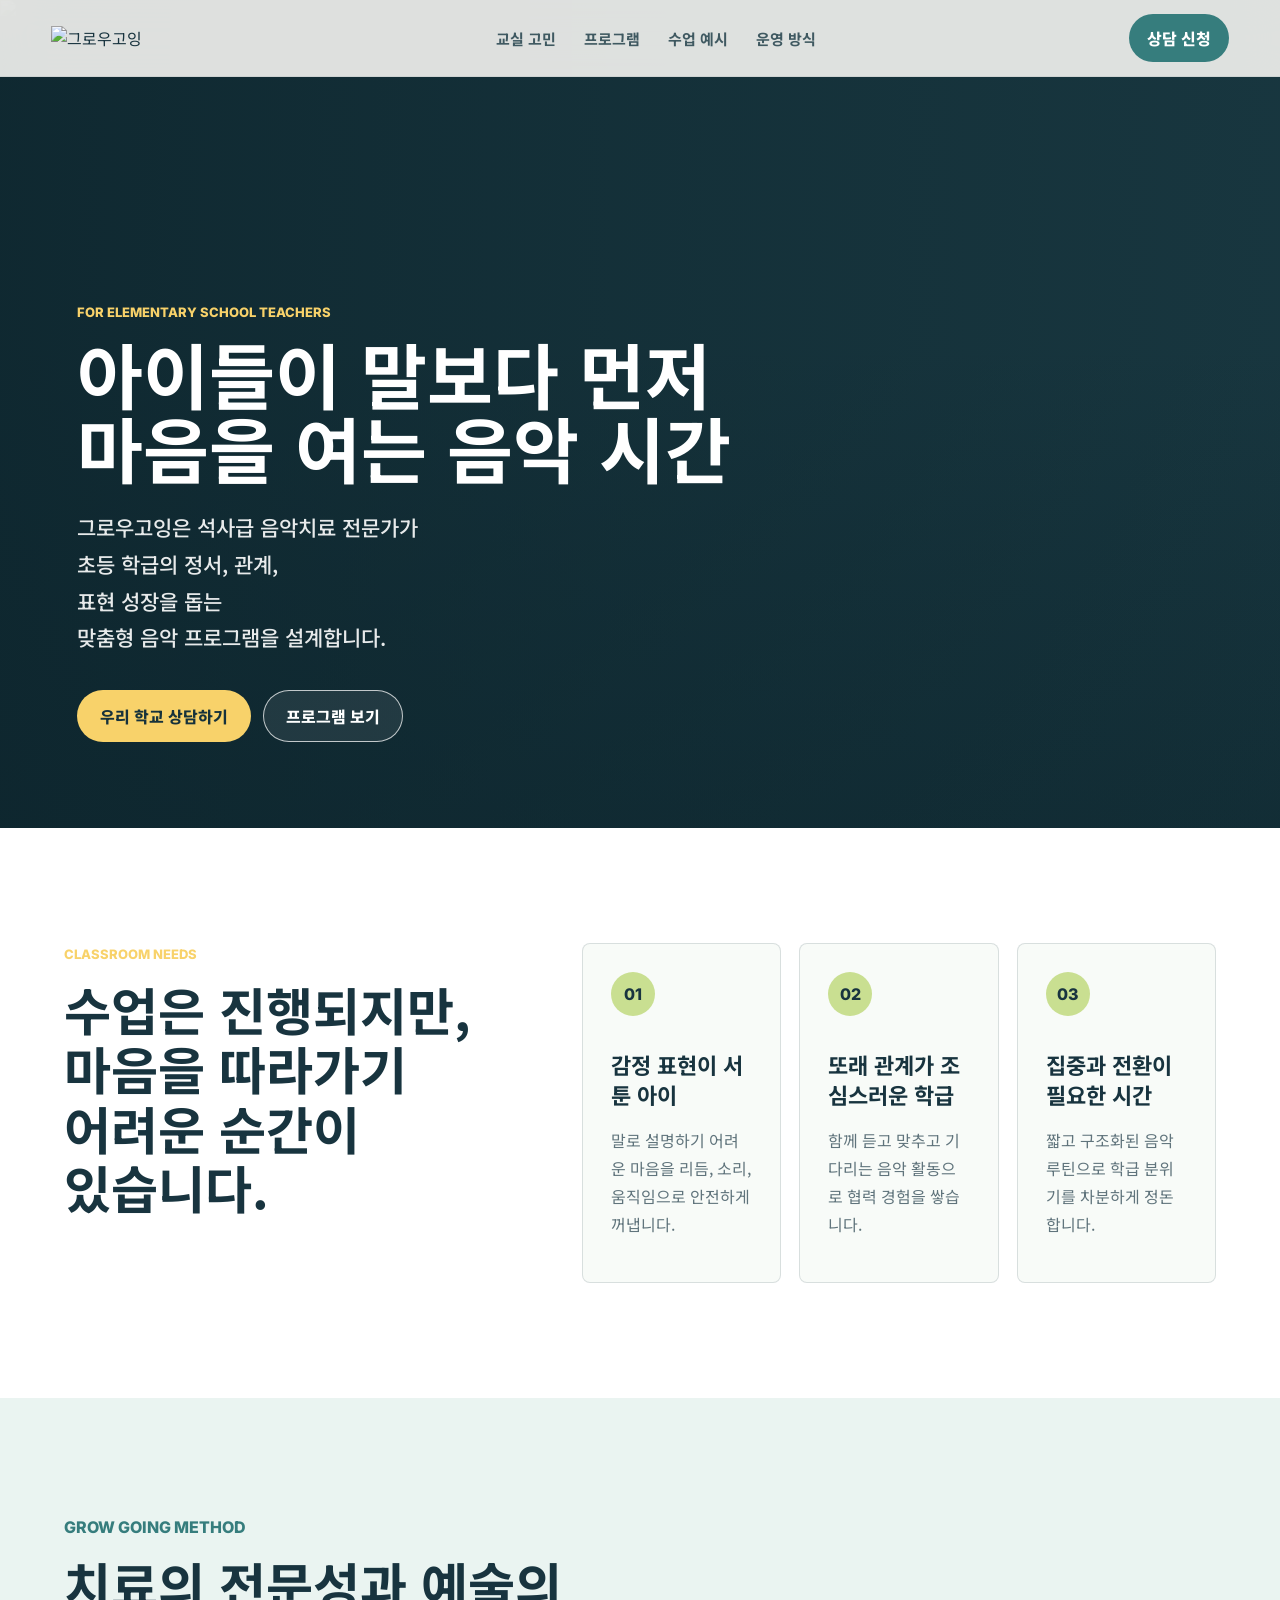
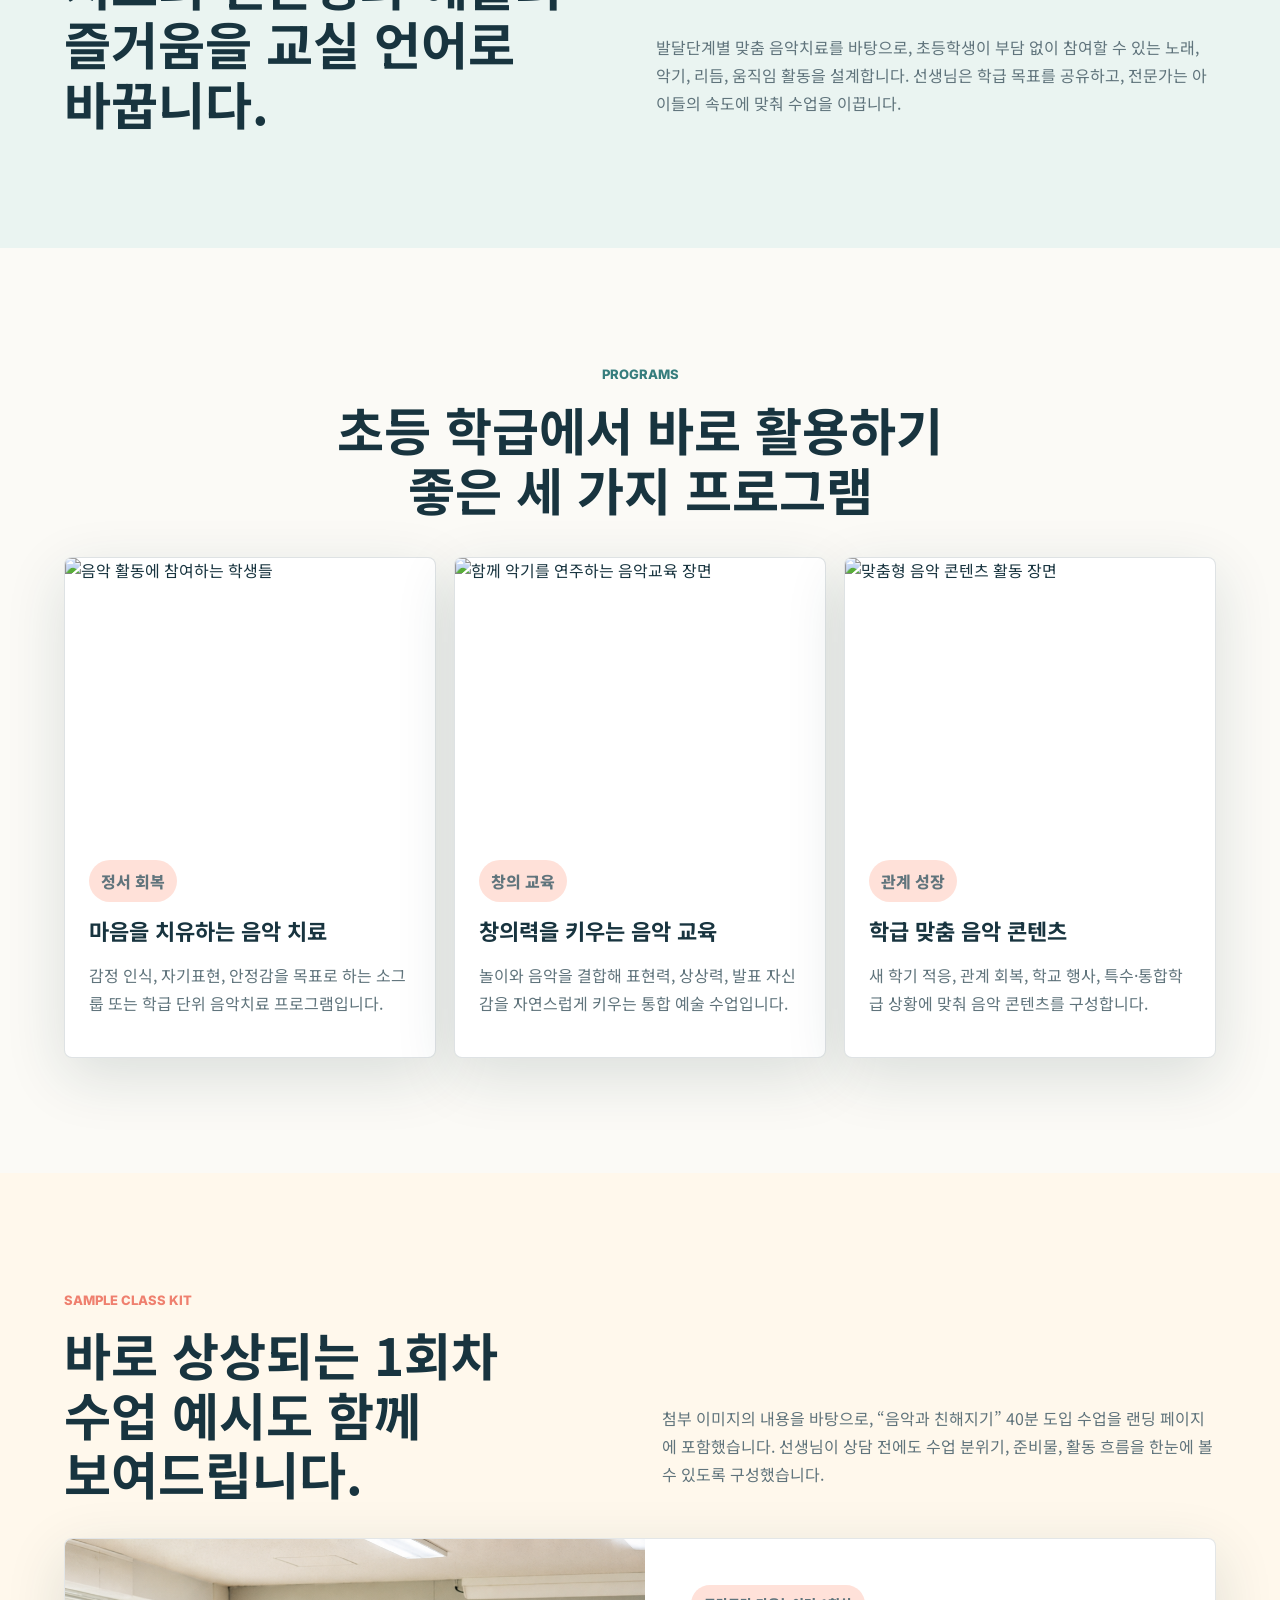
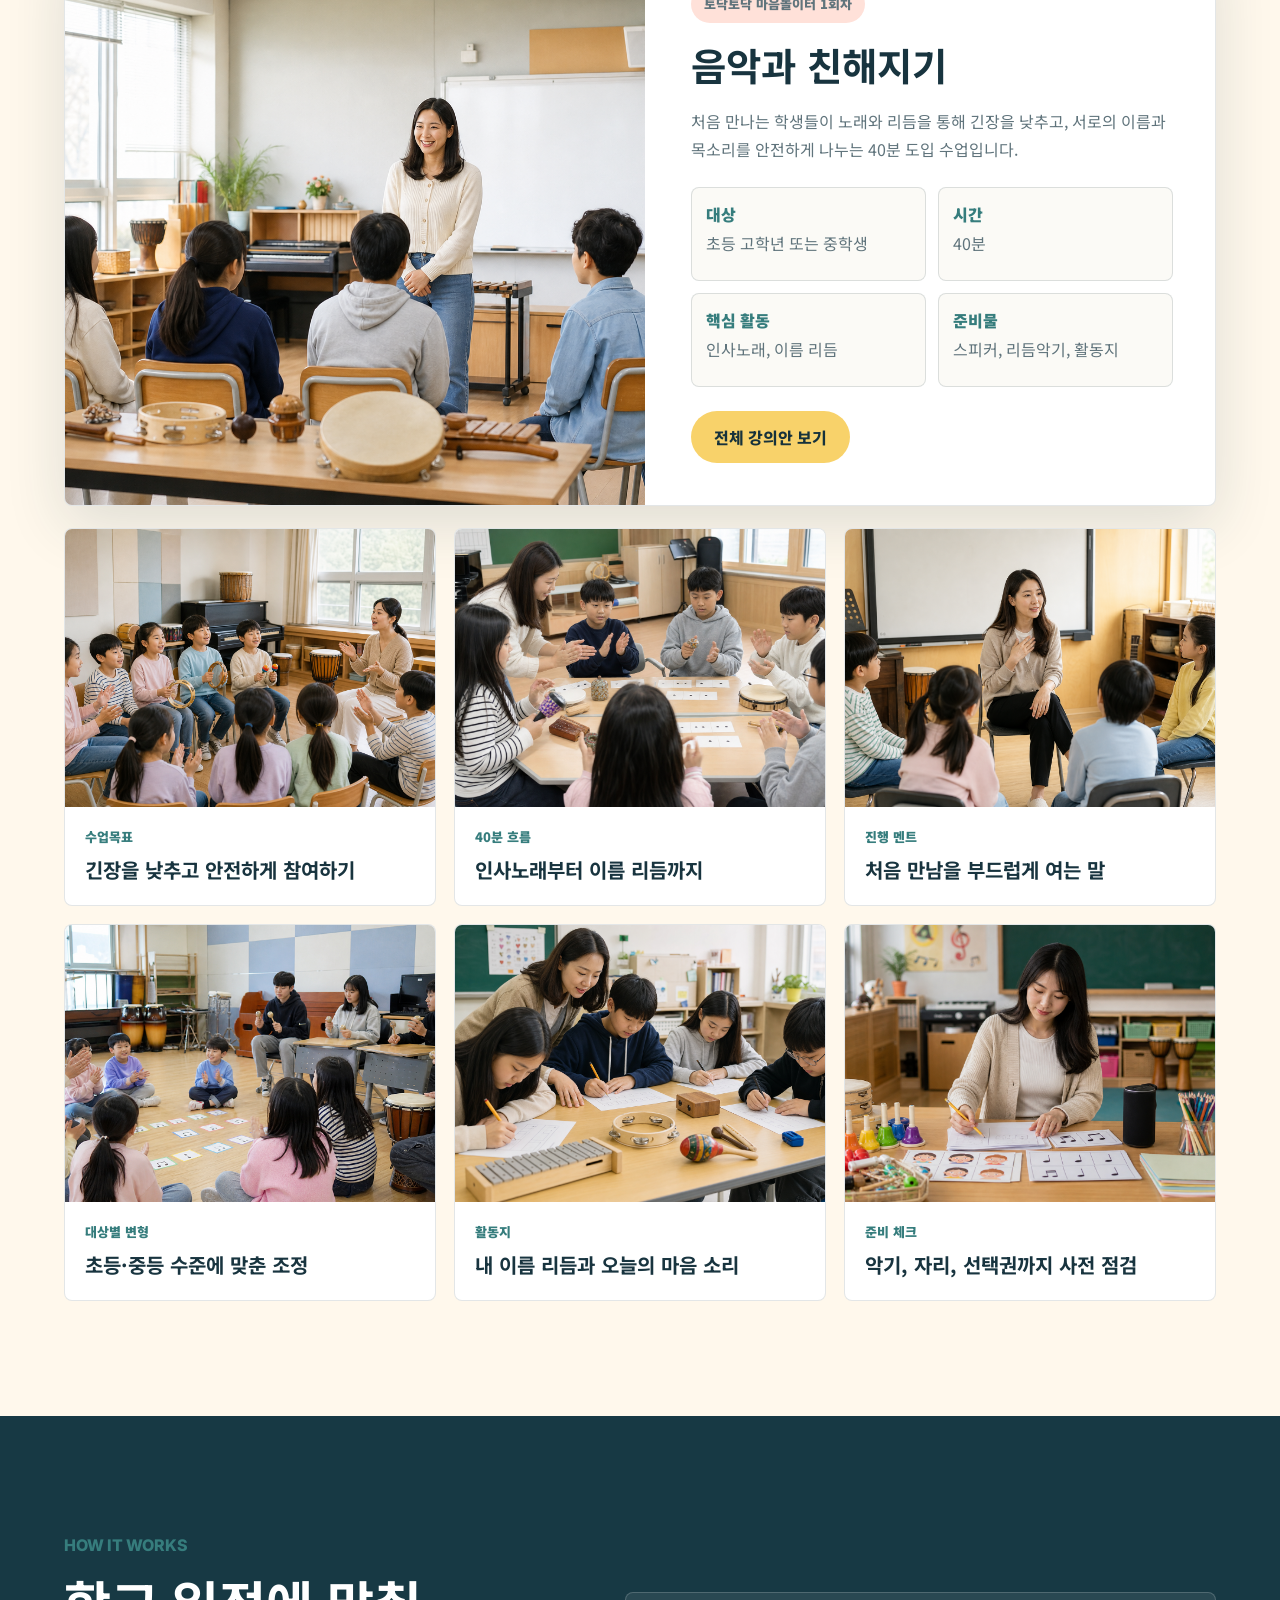
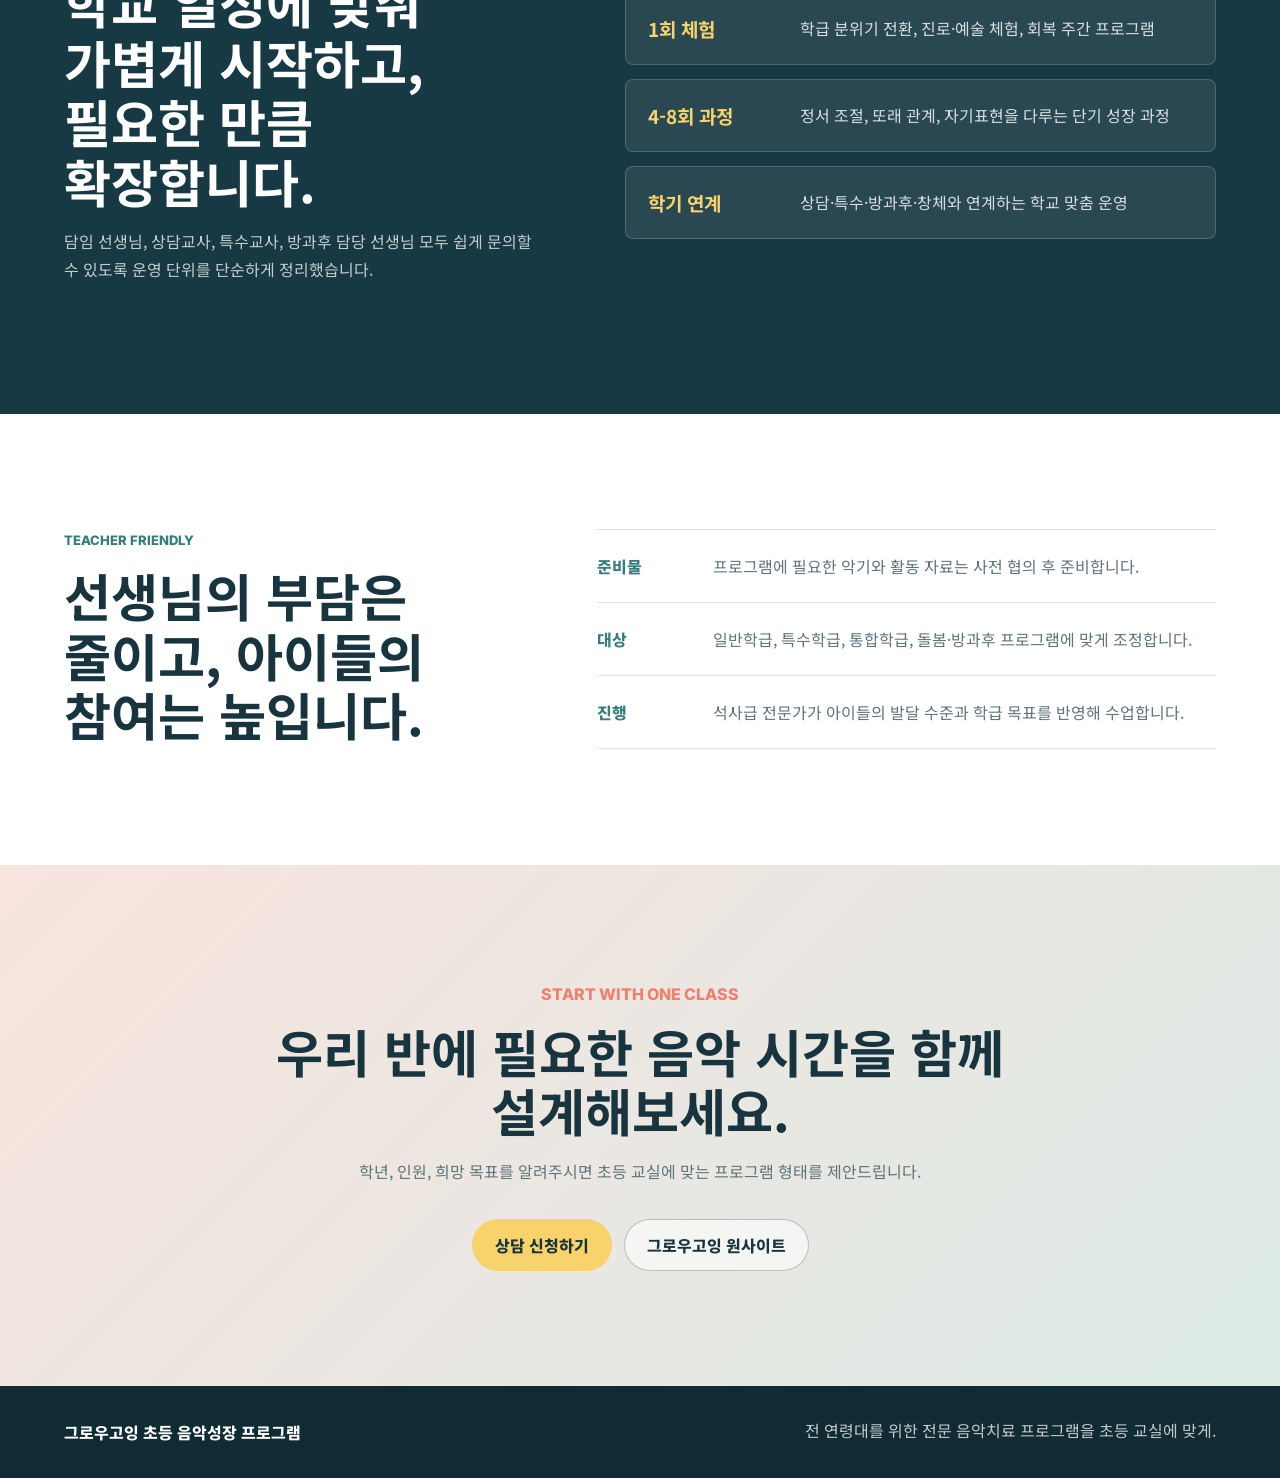
==== index.html @ 21e6885b "Build growgoing school landing page" ====
<!doctype html>
<html lang="ko">
  <head>
    <meta charset="utf-8" />
    <meta name="viewport" content="width=device-width, initial-scale=1" />
    <meta
      name="description"
      content="초등학교 선생님을 위한 그로우고잉 음악치료 기반 학급·학교 프로그램 홍보 랜딩페이지"
    />
    <meta property="og:title" content="그로우고잉 초등 음악성장 프로그램" />
    <meta
      property="og:description"
      content="정서 조절, 또래 관계, 표현력 성장을 돕는 초등 맞춤 음악치료·음악예술 프로그램"
    />
    <meta
      property="og:image"
      content="https://cdn.imweb.me/thumbnail/20250609/f1d18e03e13f1.jpg"
    />
    <title>그로우고잉 초등 음악성장 프로그램</title>
    <link rel="preconnect" href="https://cdn.imweb.me" />
    <link rel="preconnect" href="https://fonts.googleapis.com" />
    <link rel="preconnect" href="https://fonts.gstatic.com" crossorigin />
    <link
      href="https://fonts.googleapis.com/css2?family=Inter:wght@600;700;800&family=Noto+Sans+KR:wght@400;500;700;800&display=swap"
      rel="stylesheet"
    />
    <link rel="stylesheet" href="./css/style.css" />
  </head>
  <body>
    <header class="site-header" aria-label="상단 탐색">
      <a class="brand" href="#top" aria-label="그로우고잉 랜딩페이지 상단으로 이동">
        <img
          src="https://cdn.imweb.me/thumbnail/20250609/deb860540180d.png"
          alt="그로우고잉"
        />
      </a>
      <nav class="nav-links" aria-label="주요 섹션">
        <a href="#why">교실 고민</a>
        <a href="#program">프로그램</a>
        <a href="#lesson">수업 예시</a>
        <a href="#format">운영 방식</a>
      </nav>
      <a class="header-cta" href="https://growgoing.com/link.cm?menu_code=m20250609c13905eea6cbc">
        상담 신청
      </a>
    </header>

    <main id="top">
      <section class="hero" aria-labelledby="hero-title">
        <img
          class="hero-image"
          src="https://cdn.imweb.me/thumbnail/20250609/f1d18e03e13f1.jpg"
          alt="아이와 음악치료사가 손을 맞대며 활동하는 장면"
        />
        <div class="hero-shade" aria-hidden="true"></div>
        <div class="hero-content">
          <p class="eyebrow">For Elementary School Teachers</p>
          <h1 id="hero-title">아이들이 말보다 먼저<br />마음을 여는 음악 시간</h1>
          <p class="hero-copy">
            그로우고잉은 석사급 음악치료 전문가가<br />
            초등 학급의 정서, 관계,<br />
            표현 성장을 돕는<br />
            맞춤형 음악 프로그램을 설계합니다.
          </p>
          <div class="hero-actions" aria-label="주요 행동">
            <a class="button primary" href="https://growgoing.com/link.cm?menu_code=m20250609c13905eea6cbc">
              우리 학교 상담하기
            </a>
            <a class="button secondary" href="#program">프로그램 보기</a>
          </div>
        </div>
      </section>

      <section id="why" class="teacher-problem section-band" aria-labelledby="why-title">
        <div class="section-inner problem-grid">
          <div class="section-heading">
            <p class="section-kicker">Classroom Needs</p>
            <h2 id="why-title">수업은 진행되지만, 마음을 따라가기 어려운 순간이 있습니다.</h2>
          </div>
          <div class="problem-list" aria-label="초등 교실에서 자주 만나는 어려움">
            <article>
              <span>01</span>
              <h3>감정 표현이 서툰 아이</h3>
              <p>말로 설명하기 어려운 마음을 리듬, 소리, 움직임으로 안전하게 꺼냅니다.</p>
            </article>
            <article>
              <span>02</span>
              <h3>또래 관계가 조심스러운 학급</h3>
              <p>함께 듣고 맞추고 기다리는 음악 활동으로 협력 경험을 쌓습니다.</p>
            </article>
            <article>
              <span>03</span>
              <h3>집중과 전환이 필요한 시간</h3>
              <p>짧고 구조화된 음악 루틴으로 학급 분위기를 차분하게 정돈합니다.</p>
            </article>
          </div>
        </div>
      </section>

      <section class="promise section-band" aria-label="그로우고잉 핵심 가치">
        <div class="section-inner promise-grid">
          <div>
            <p class="section-kicker">Grow Going Method</p>
            <h2>치료의 전문성과 예술의 즐거움을 교실 언어로 바꿉니다.</h2>
          </div>
          <p>
            발달단계별 맞춤 음악치료를 바탕으로, 초등학생이 부담 없이 참여할 수 있는 노래,
            악기, 리듬, 움직임 활동을 설계합니다. 선생님은 학급 목표를 공유하고, 전문가는
            아이들의 속도에 맞춰 수업을 이끕니다.
          </p>
        </div>
      </section>

      <section id="program" class="program section-band" aria-labelledby="program-title">
        <div class="section-inner">
          <div class="section-heading narrow">
            <p class="section-kicker">Programs</p>
            <h2 id="program-title">초등 학급에서 바로 활용하기 좋은 세 가지 프로그램</h2>
          </div>
          <div class="program-grid">
            <article class="program-card">
              <img
                src="https://cdn.imweb.me/thumbnail/20250609/cdbad5bbce21d.jpg"
                alt="음악 활동에 참여하는 학생들"
              />
              <div>
                <p class="tag">정서 회복</p>
                <h3>마음을 치유하는 음악 치료</h3>
                <p>
                  감정 인식, 자기표현, 안정감을 목표로 하는 소그룹 또는 학급 단위 음악치료
                  프로그램입니다.
                </p>
              </div>
            </article>
            <article class="program-card">
              <img
                src="https://cdn.imweb.me/thumbnail/20250609/4ab6130f317e9.jpg"
                alt="함께 악기를 연주하는 음악교육 장면"
              />
              <div>
                <p class="tag">창의 교육</p>
                <h3>창의력을 키우는 음악 교육</h3>
                <p>
                  놀이와 음악을 결합해 표현력, 상상력, 발표 자신감을 자연스럽게 키우는
                  통합 예술 수업입니다.
                </p>
              </div>
            </article>
            <article class="program-card">
              <img
                src="https://cdn.imweb.me/thumbnail/20250609/2bb1e819facb6.jpg"
                alt="맞춤형 음악 콘텐츠 활동 장면"
              />
              <div>
                <p class="tag">관계 성장</p>
                <h3>학급 맞춤 음악 콘텐츠</h3>
                <p>
                  새 학기 적응, 관계 회복, 학교 행사, 특수·통합학급 상황에 맞춰 음악 콘텐츠를
                  구성합니다.
                </p>
              </div>
            </article>
          </div>
        </div>
      </section>

      <section id="lesson" class="lesson section-band" aria-labelledby="lesson-title">
        <div class="section-inner">
          <div class="lesson-intro">
            <div>
              <p class="section-kicker">Sample Class Kit</p>
              <h2 id="lesson-title">바로 상상되는 1회차 수업 예시도 함께 보여드립니다.</h2>
            </div>
            <p>
              첨부 이미지의 내용을 바탕으로, “음악과 친해지기” 40분 도입 수업을 랜딩 페이지에
              포함했습니다. 선생님이 상담 전에도 수업 분위기, 준비물, 활동 흐름을 한눈에 볼 수
              있도록 구성했습니다.
            </p>
          </div>

          <article class="lesson-feature">
            <img
              src="./assets/session/hero-welcome.png"
              alt="한국인 선생님과 학생들이 음악과 감정 수업을 시작하는 장면"
            />
            <div>
              <p class="session-chip">토닥토닥 마음놀이터 1회차</p>
              <h3>음악과 친해지기</h3>
              <p>
                처음 만나는 학생들이 노래와 리듬을 통해 긴장을 낮추고, 서로의 이름과 목소리를
                안전하게 나누는 40분 도입 수업입니다.
              </p>
              <dl class="lesson-meta">
                <div>
                  <dt>대상</dt>
                  <dd>초등 고학년 또는 중학생</dd>
                </div>
                <div>
                  <dt>시간</dt>
                  <dd>40분</dd>
                </div>
                <div>
                  <dt>핵심 활동</dt>
                  <dd>인사노래, 이름 리듬</dd>
                </div>
                <div>
                  <dt>준비물</dt>
                  <dd>스피커, 리듬악기, 활동지</dd>
                </div>
              </dl>
              <a class="button primary lesson-button" href="../music-emotion-session-01.html">
                전체 강의안 보기
              </a>
            </div>
          </article>

          <div class="lesson-gallery" aria-label="음악과 친해지기 수업 구성 이미지">
            <article>
              <img
                src="./assets/session/goal-greeting.png"
                alt="수업 목표를 안내하며 인사하는 음악 수업 장면"
              />
              <span>수업목표</span>
              <h3>긴장을 낮추고 안전하게 참여하기</h3>
            </article>
            <article>
              <img
                src="./assets/session/flow-name-rhythm.png"
                alt="손뼉과 리듬악기로 이름 리듬을 만드는 장면"
              />
              <span>40분 흐름</span>
              <h3>인사노래부터 이름 리듬까지</h3>
            </article>
            <article>
              <img
                src="./assets/session/script-dialogue.png"
                alt="선생님이 음악과 감정 수업 안내 멘트를 전하는 장면"
              />
              <span>진행 멘트</span>
              <h3>처음 만남을 부드럽게 여는 말</h3>
            </article>
            <article>
              <img
                src="./assets/session/level-mixed-age.png"
                alt="초등학생과 중학생이 각자 다른 방식으로 음악 활동에 참여하는 장면"
              />
              <span>대상별 변형</span>
              <h3>초등·중등 수준에 맞춘 조정</h3>
            </article>
            <article>
              <img
                src="./assets/session/worksheet-writing.png"
                alt="학생들이 음악 감정 활동지를 작성하는 장면"
              />
              <span>활동지</span>
              <h3>내 이름 리듬과 오늘의 마음 소리</h3>
            </article>
            <article>
              <img
                src="./assets/session/check-preparation.png"
                alt="선생님이 리듬악기와 활동지를 준비하는 장면"
              />
              <span>준비 체크</span>
              <h3>악기, 자리, 선택권까지 사전 점검</h3>
            </article>
          </div>
        </div>
      </section>

      <section id="format" class="format section-band" aria-labelledby="format-title">
        <div class="section-inner format-layout">
          <div>
            <p class="section-kicker">How It Works</p>
            <h2 id="format-title">학교 일정에 맞춰 가볍게 시작하고, 필요한 만큼 확장합니다.</h2>
            <p>
              담임 선생님, 상담교사, 특수교사, 방과후 담당 선생님 모두 쉽게 문의할 수 있도록
              운영 단위를 단순하게 정리했습니다.
            </p>
          </div>
          <div class="format-steps" aria-label="운영 방식">
            <article>
              <strong>1회 체험</strong>
              <span>학급 분위기 전환, 진로·예술 체험, 회복 주간 프로그램</span>
            </article>
            <article>
              <strong>4-8회 과정</strong>
              <span>정서 조절, 또래 관계, 자기표현을 다루는 단기 성장 과정</span>
            </article>
            <article>
              <strong>학기 연계</strong>
              <span>상담·특수·방과후·창체와 연계하는 학교 맞춤 운영</span>
            </article>
          </div>
        </div>
      </section>

      <section class="teacher-proof section-band" aria-labelledby="proof-title">
        <div class="section-inner proof-grid">
          <div>
            <p class="section-kicker">Teacher Friendly</p>
            <h2 id="proof-title">선생님의 부담은 줄이고, 아이들의 참여는 높입니다.</h2>
          </div>
          <dl class="proof-list">
            <div>
              <dt>준비물</dt>
              <dd>프로그램에 필요한 악기와 활동 자료는 사전 협의 후 준비합니다.</dd>
            </div>
            <div>
              <dt>대상</dt>
              <dd>일반학급, 특수학급, 통합학급, 돌봄·방과후 프로그램에 맞게 조정합니다.</dd>
            </div>
            <div>
              <dt>진행</dt>
              <dd>석사급 전문가가 아이들의 발달 수준과 학급 목표를 반영해 수업합니다.</dd>
            </div>
          </dl>
        </div>
      </section>

      <section id="contact" class="final-cta" aria-labelledby="contact-title">
        <div class="final-inner">
          <p class="section-kicker">Start With One Class</p>
          <h2 id="contact-title">우리 반에 필요한 음악 시간을 함께 설계해보세요.</h2>
          <p>
            학년, 인원, 희망 목표를 알려주시면 초등 교실에 맞는 프로그램 형태를 제안드립니다.
          </p>
          <div class="hero-actions">
            <a class="button primary" href="https://growgoing.com/link.cm?menu_code=m20250609c13905eea6cbc">
              상담 신청하기
            </a>
            <a class="button secondary dark" href="https://growgoing.com/">
              그로우고잉 원사이트
            </a>
          </div>
        </div>
      </section>
    </main>

    <footer class="site-footer">
      <p>그로우고잉 초등 음악성장 프로그램</p>
      <span>전 연령대를 위한 전문 음악치료 프로그램을 초등 교실에 맞게.</span>
    </footer>

    <a class="sticky-cta" href="https://growgoing.com/link.cm?menu_code=m20250609c13905eea6cbc">
      초등 프로그램 상담 신청
    </a>

    <script src="./js/main.js"></script>
  </body>
</html>
---- css/style.css ----
:root {
  --ink: #18343f;
  --muted: #60747c;
  --paper: #fbfaf6;
  --white: #ffffff;
  --teal: #76b7b2;
  --teal-dark: #367d7d;
  --coral: #ef806f;
  --leaf: #c9df91;
  --yellow: #f8d26a;
  --line: rgba(24, 52, 63, 0.14);
  --shadow: 0 18px 60px rgba(20, 54, 65, 0.14);
}

* {
  box-sizing: border-box;
}

html {
  scroll-behavior: smooth;
}

body {
  margin: 0;
  font-family: "Noto Sans KR", system-ui, -apple-system, BlinkMacSystemFont, sans-serif;
  color: var(--ink);
  background: var(--paper);
  letter-spacing: 0;
}

img {
  display: block;
  max-width: 100%;
}

a {
  color: inherit;
  text-decoration: none;
}

.site-header {
  position: fixed;
  top: 0;
  left: 0;
  right: 0;
  z-index: 20;
  display: flex;
  align-items: center;
  justify-content: space-between;
  gap: 24px;
  min-height: 74px;
  padding: 14px clamp(18px, 4vw, 56px);
  background: rgba(251, 250, 246, 0.88);
  border-bottom: 1px solid rgba(24, 52, 63, 0.08);
  backdrop-filter: blur(18px);
}

.brand img {
  width: 132px;
  height: auto;
}

.nav-links {
  display: flex;
  align-items: center;
  gap: 28px;
  color: #3f5961;
  font-size: 15px;
  font-weight: 700;
}

.nav-links a,
.header-cta,
.button,
.sticky-cta {
  transition: transform 180ms ease, background 180ms ease, color 180ms ease, border-color 180ms ease;
}

.nav-links a:hover,
.header-cta:hover,
.button:hover,
.sticky-cta:hover {
  transform: translateY(-1px);
}

.header-cta {
  padding: 12px 18px;
  border-radius: 999px;
  color: var(--white);
  background: var(--teal-dark);
  font-weight: 800;
}

.hero {
  position: relative;
  min-height: 92vh;
  display: grid;
  align-items: end;
  overflow: hidden;
  padding: 150px clamp(22px, 6vw, 86px) 86px;
  background: #193841;
}

.hero-image {
  position: absolute;
  inset: 0;
  width: 100%;
  height: 100%;
  object-fit: cover;
}

.hero-shade {
  position: absolute;
  inset: 0;
  background:
    linear-gradient(90deg, rgba(13, 37, 45, 0.82), rgba(13, 37, 45, 0.42) 48%, rgba(13, 37, 45, 0.1)),
    linear-gradient(0deg, rgba(13, 37, 45, 0.52), transparent 58%);
}

.hero-content {
  position: relative;
  z-index: 1;
  max-width: 760px;
  color: var(--white);
}

.eyebrow,
.section-kicker {
  margin: 0 0 14px;
  font-family: Inter, "Noto Sans KR", sans-serif;
  font-size: 13px;
  font-weight: 800;
  letter-spacing: 0;
  text-transform: uppercase;
  color: var(--yellow);
}

.hero h1 {
  margin: 0;
  max-width: 900px;
  font-size: clamp(42px, 5.6vw, 76px);
  line-height: 1.03;
  letter-spacing: 0;
  word-break: keep-all;
  overflow-wrap: normal;
}

.hero-copy {
  max-width: 620px;
  margin: 24px 0 0;
  color: rgba(255, 255, 255, 0.9);
  font-size: clamp(17px, 2vw, 21px);
  line-height: 1.75;
  font-weight: 500;
}

.hero-actions {
  display: flex;
  flex-wrap: wrap;
  gap: 12px;
  margin-top: 34px;
}

.button {
  display: inline-flex;
  min-height: 52px;
  align-items: center;
  justify-content: center;
  padding: 0 22px;
  border-radius: 999px;
  font-weight: 800;
  border: 1px solid transparent;
}

.button.primary {
  color: #16323b;
  background: var(--yellow);
}

.button.secondary {
  color: var(--white);
  border-color: rgba(255, 255, 255, 0.72);
  background: rgba(255, 255, 255, 0.08);
}

.button.secondary.dark {
  color: var(--ink);
  border-color: rgba(24, 52, 63, 0.28);
  background: rgba(255, 255, 255, 0.58);
}

.section-band {
  padding: clamp(72px, 9vw, 126px) clamp(20px, 5vw, 70px);
}

.section-inner {
  width: min(1160px, 100%);
  margin: 0 auto;
}

.section-heading {
  max-width: 740px;
}

.section-heading.narrow {
  max-width: 680px;
  margin: 0 auto 38px;
  text-align: center;
}

h2 {
  margin: 0;
  font-size: clamp(30px, 4vw, 52px);
  line-height: 1.16;
  letter-spacing: 0;
  word-break: keep-all;
}

h3 {
  margin: 0;
  font-size: 22px;
  line-height: 1.35;
}

p {
  line-height: 1.75;
}

.teacher-problem {
  background: var(--white);
}

.problem-grid {
  display: grid;
  grid-template-columns: minmax(0, 0.95fr) minmax(0, 1.35fr);
  gap: clamp(36px, 6vw, 72px);
  align-items: start;
}

.problem-list,
.program-grid {
  display: grid;
  gap: 18px;
}

.problem-list {
  grid-template-columns: repeat(3, minmax(0, 1fr));
}

.problem-list article {
  min-height: 284px;
  padding: 28px;
  border: 1px solid var(--line);
  border-radius: 8px;
  background: #f8fbf8;
}

.problem-list span {
  display: inline-flex;
  width: 44px;
  height: 44px;
  align-items: center;
  justify-content: center;
  margin-bottom: 34px;
  border-radius: 50%;
  background: var(--leaf);
  font-family: Inter, sans-serif;
  font-weight: 800;
}

.problem-list p,
.program-card p,
.format-layout p,
.proof-list dd,
.final-cta p,
.promise-grid p {
  color: var(--muted);
  font-size: 16px;
}

.promise {
  background: #eaf4f1;
}

.promise-grid {
  display: grid;
  grid-template-columns: minmax(0, 0.92fr) minmax(0, 1fr);
  gap: clamp(30px, 6vw, 80px);
  align-items: end;
}

.promise .section-kicker,
.program .section-kicker,
.format .section-kicker,
.teacher-proof .section-kicker {
  color: var(--teal-dark);
}

.program {
  background: var(--paper);
}

.program-grid {
  grid-template-columns: repeat(3, minmax(0, 1fr));
}

.program-card {
  overflow: hidden;
  border-radius: 8px;
  background: var(--white);
  border: 1px solid var(--line);
  box-shadow: var(--shadow);
}

.program-card img {
  width: 100%;
  aspect-ratio: 4 / 3;
  object-fit: cover;
}

.program-card div {
  padding: 24px;
}

.lesson {
  background: #fff8ec;
}

.lesson-intro {
  display: grid;
  grid-template-columns: minmax(0, 0.95fr) minmax(0, 1fr);
  gap: clamp(30px, 6vw, 72px);
  align-items: end;
  margin-bottom: 34px;
}

.lesson .section-kicker {
  color: var(--coral);
}

.lesson-intro p,
.lesson-feature p,
.lesson-meta dd {
  color: var(--muted);
}

.lesson-feature {
  display: grid;
  grid-template-columns: minmax(0, 1.05fr) minmax(360px, 0.95fr);
  gap: clamp(24px, 4vw, 46px);
  align-items: stretch;
  overflow: hidden;
  border: 1px solid rgba(24, 52, 63, 0.12);
  border-radius: 8px;
  background: var(--white);
  box-shadow: var(--shadow);
}

.lesson-feature > img {
  width: 100%;
  height: 100%;
  min-height: 430px;
  object-fit: cover;
}

.lesson-feature > div {
  padding: clamp(28px, 4vw, 46px) clamp(24px, 4vw, 42px) clamp(28px, 4vw, 42px) 0;
}

.lesson-feature h3 {
  font-size: clamp(28px, 3vw, 42px);
  word-break: keep-all;
}

.session-chip {
  display: inline-flex;
  margin: 0 0 16px;
  padding: 8px 13px;
  border-radius: 999px;
  color: #87372e;
  background: #ffe1d9;
  font-size: 13px;
  font-weight: 900;
}

.lesson-meta {
  display: grid;
  grid-template-columns: repeat(2, minmax(0, 1fr));
  gap: 12px;
  margin: 24px 0 0;
}

.lesson-meta div {
  min-height: 94px;
  padding: 14px;
  border: 1px solid var(--line);
  border-radius: 8px;
  background: #fbfaf6;
}

.lesson-meta dt {
  margin-bottom: 5px;
  color: var(--teal-dark);
  font-weight: 900;
}

.lesson-meta dd {
  margin: 0;
  line-height: 1.55;
}

.lesson-button {
  margin-top: 24px;
}

.lesson-gallery {
  display: grid;
  grid-template-columns: repeat(3, minmax(0, 1fr));
  gap: 18px;
  margin-top: 22px;
}

.lesson-gallery article {
  overflow: hidden;
  min-height: 100%;
  border: 1px solid rgba(24, 52, 63, 0.12);
  border-radius: 8px;
  background: var(--white);
}

.lesson-gallery img {
  width: 100%;
  aspect-ratio: 4 / 3;
  object-fit: cover;
}

.lesson-gallery span {
  display: inline-flex;
  margin: 20px 20px 10px;
  color: var(--teal-dark);
  font-size: 13px;
  font-weight: 900;
}

.lesson-gallery h3 {
  margin: 0;
  padding: 0 20px 22px;
  font-size: 20px;
  word-break: keep-all;
}

.tag {
  display: inline-flex;
  margin: 0 0 14px;
  padding: 7px 12px;
  border-radius: 999px;
  color: #87372e;
  background: #ffe1d9;
  font-size: 13px;
  font-weight: 800;
}

.format {
  color: var(--white);
  background: #173944;
}

.format-layout {
  display: grid;
  grid-template-columns: minmax(0, 0.9fr) minmax(0, 1.1fr);
  gap: clamp(36px, 6vw, 84px);
  align-items: center;
}

.format-layout p {
  color: rgba(255, 255, 255, 0.74);
}

.format-steps {
  display: grid;
  gap: 14px;
}

.format-steps article {
  display: grid;
  grid-template-columns: 132px 1fr;
  gap: 20px;
  align-items: center;
  padding: 22px;
  border: 1px solid rgba(255, 255, 255, 0.18);
  border-radius: 8px;
  background: rgba(255, 255, 255, 0.08);
}

.format-steps strong {
  color: var(--yellow);
  font-size: 19px;
}

.format-steps span {
  color: rgba(255, 255, 255, 0.82);
  line-height: 1.65;
}

.teacher-proof {
  background: #fff;
}

.proof-grid {
  display: grid;
  grid-template-columns: minmax(0, 0.85fr) minmax(0, 1.15fr);
  gap: clamp(32px, 6vw, 76px);
}

.proof-list {
  display: grid;
  gap: 0;
  margin: 0;
  border-top: 1px solid var(--line);
}

.proof-list div {
  display: grid;
  grid-template-columns: 90px 1fr;
  gap: 26px;
  padding: 24px 0;
  border-bottom: 1px solid var(--line);
}

.proof-list dt {
  font-weight: 800;
  color: var(--teal-dark);
}

.proof-list dd {
  margin: 0;
}

.final-cta {
  padding: clamp(78px, 9vw, 130px) 22px;
  background:
    linear-gradient(135deg, rgba(239, 128, 111, 0.18), rgba(118, 183, 178, 0.24)),
    var(--paper);
}

.final-inner {
  width: min(860px, 100%);
  margin: 0 auto;
  text-align: center;
}

.final-inner .section-kicker {
  color: var(--coral);
}

.final-inner .hero-actions {
  justify-content: center;
}

.site-footer {
  display: flex;
  justify-content: space-between;
  gap: 20px;
  padding: 32px clamp(20px, 5vw, 70px);
  color: rgba(255, 255, 255, 0.74);
  background: #102b34;
}

.site-footer p {
  margin: 0;
  color: var(--white);
  font-weight: 800;
}

.sticky-cta {
  position: fixed;
  right: 20px;
  bottom: 20px;
  z-index: 25;
  display: none;
  min-height: 52px;
  align-items: center;
  justify-content: center;
  padding: 0 20px;
  border-radius: 999px;
  color: #16323b;
  background: var(--yellow);
  box-shadow: 0 12px 30px rgba(13, 37, 45, 0.2);
  font-weight: 900;
}

@media (max-width: 980px) {
  .nav-links {
    display: none;
  }

  .hero {
    min-height: 86vh;
  }

  .problem-grid,
  .promise-grid,
  .lesson-intro,
  .lesson-feature,
  .format-layout,
  .proof-grid {
    grid-template-columns: 1fr;
  }

  .problem-list,
  .program-grid,
  .lesson-gallery {
    grid-template-columns: 1fr;
  }

  .problem-list article {
    min-height: auto;
  }

  .format-steps article {
    grid-template-columns: 1fr;
  }

  .lesson-feature > img {
    min-height: 300px;
    aspect-ratio: 4 / 3;
  }

  .lesson-feature > div {
    padding: 0 24px 28px;
  }
}

@media (max-width: 640px) {
  .site-header {
    min-height: 66px;
    padding: 12px 16px;
  }

  .brand img {
    width: 112px;
  }

  .header-cta {
    display: none;
  }

  .hero {
    min-height: 88vh;
    padding: 118px 20px 72px;
  }

  .hero-shade {
    background:
      linear-gradient(0deg, rgba(13, 37, 45, 0.88), rgba(13, 37, 45, 0.38)),
      linear-gradient(90deg, rgba(13, 37, 45, 0.66), rgba(13, 37, 45, 0.18));
  }

  .hero h1 {
    font-size: clamp(32px, 8.6vw, 34px);
    line-height: 1.12;
  }

  .button {
    width: 100%;
  }

  .section-band {
    padding: 68px 18px;
  }

  .program-card div,
  .problem-list article {
    padding: 22px;
  }

  .lesson-meta {
    grid-template-columns: 1fr;
  }

  .site-footer {
    display: block;
    padding-bottom: 96px;
  }

  .sticky-cta {
    display: inline-flex;
    left: 16px;
    right: 16px;
    bottom: 16px;
  }
}
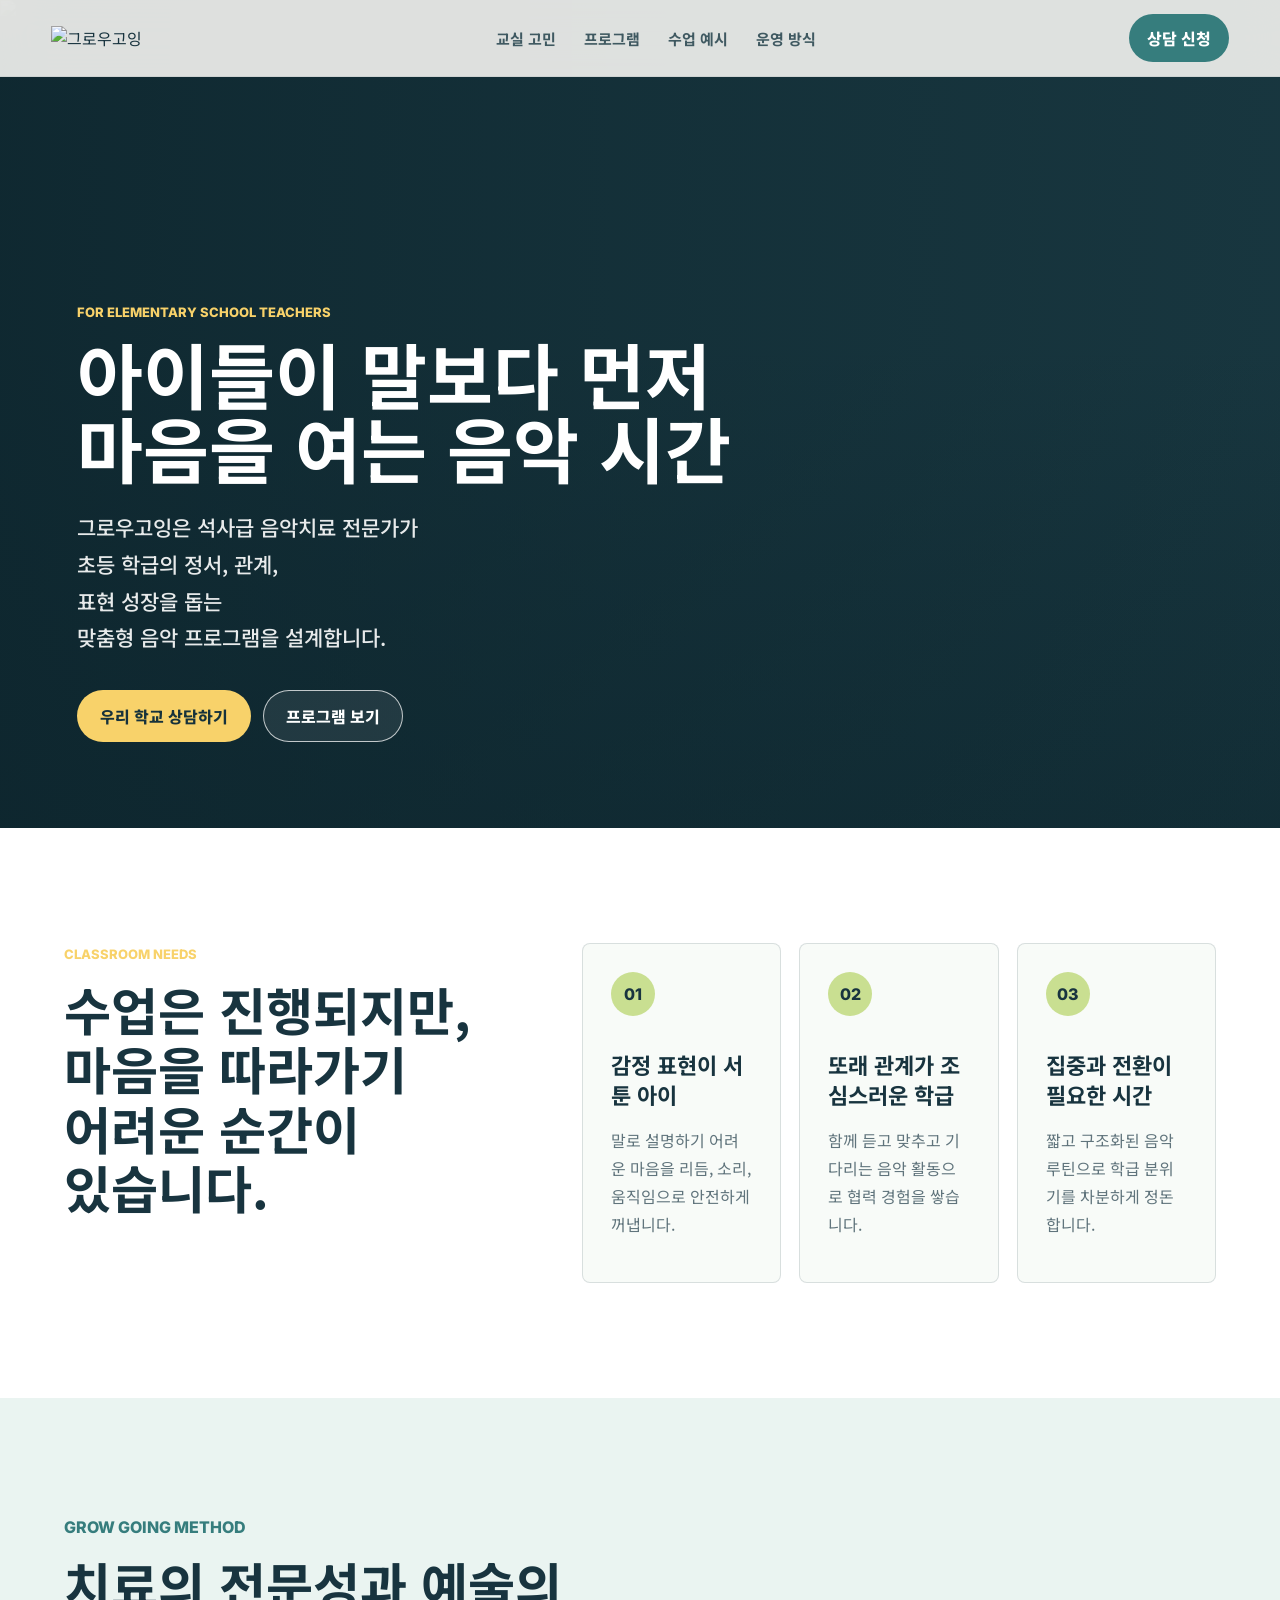
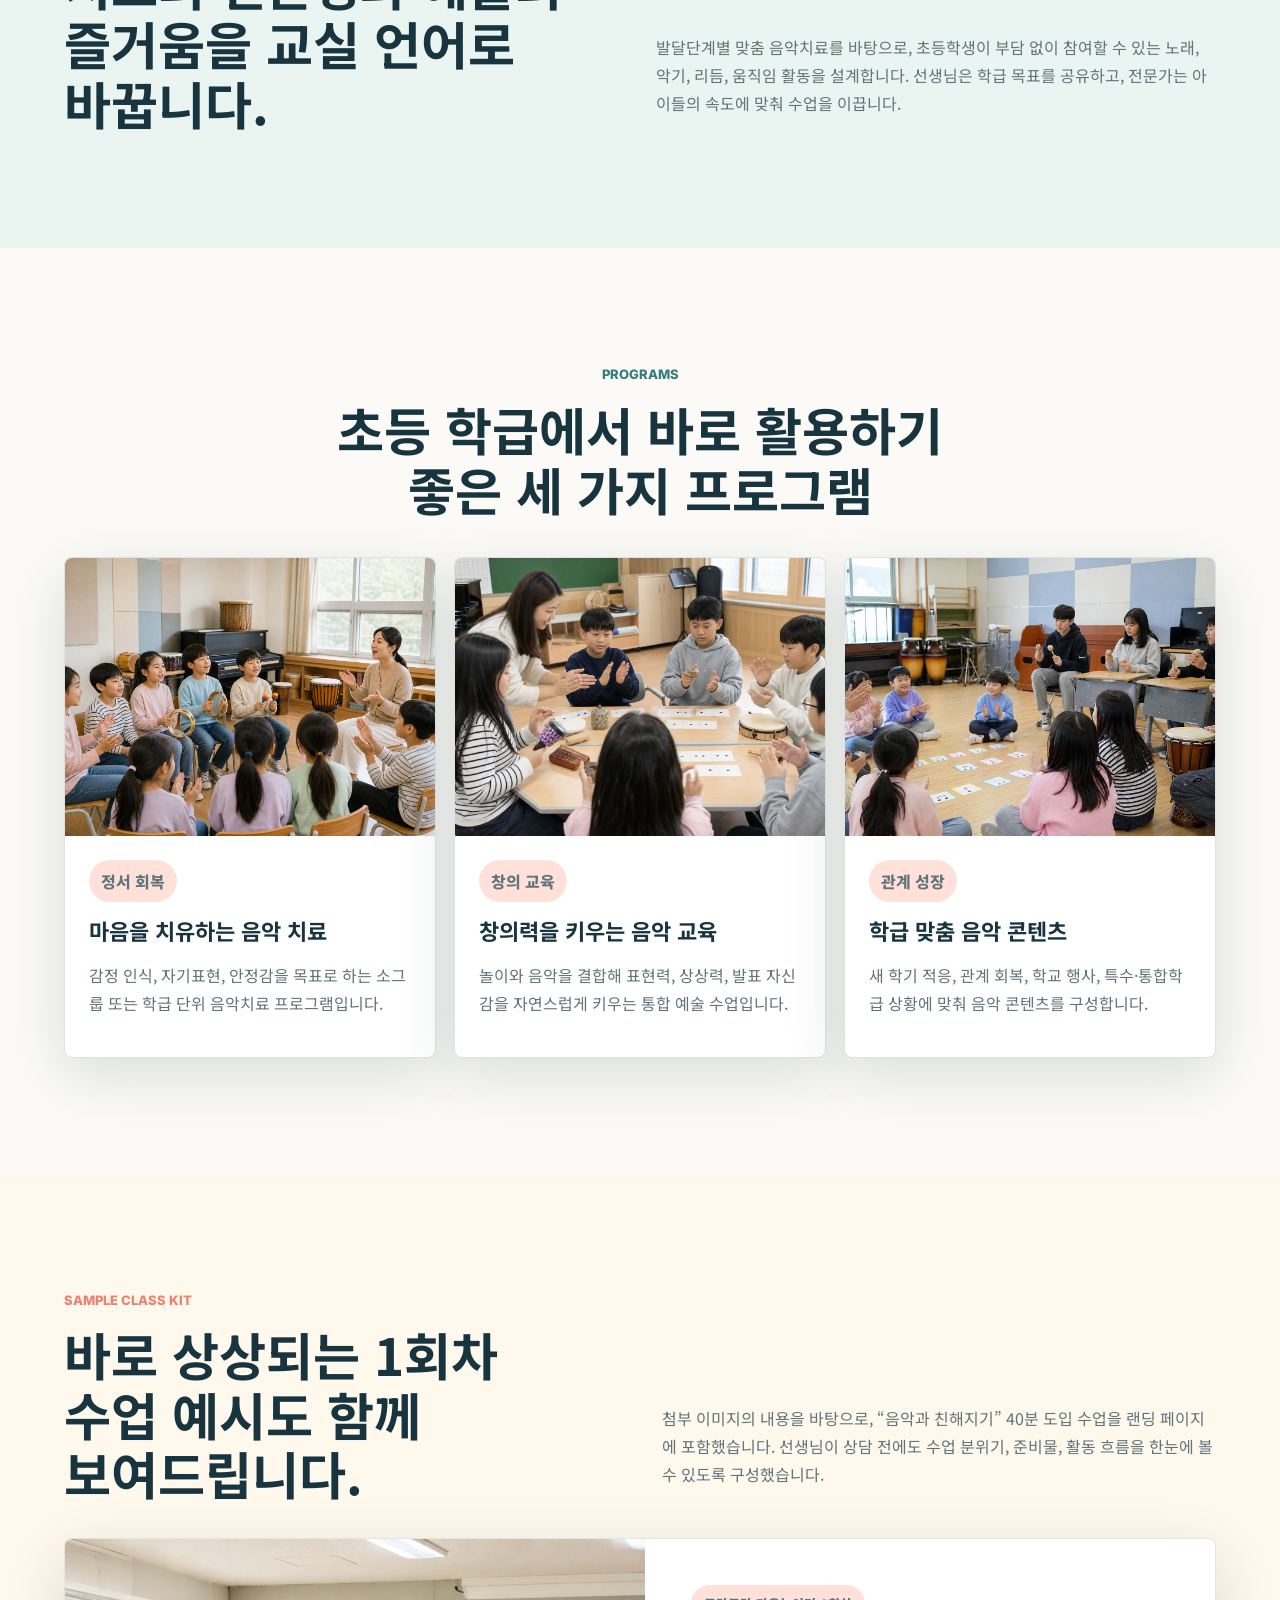
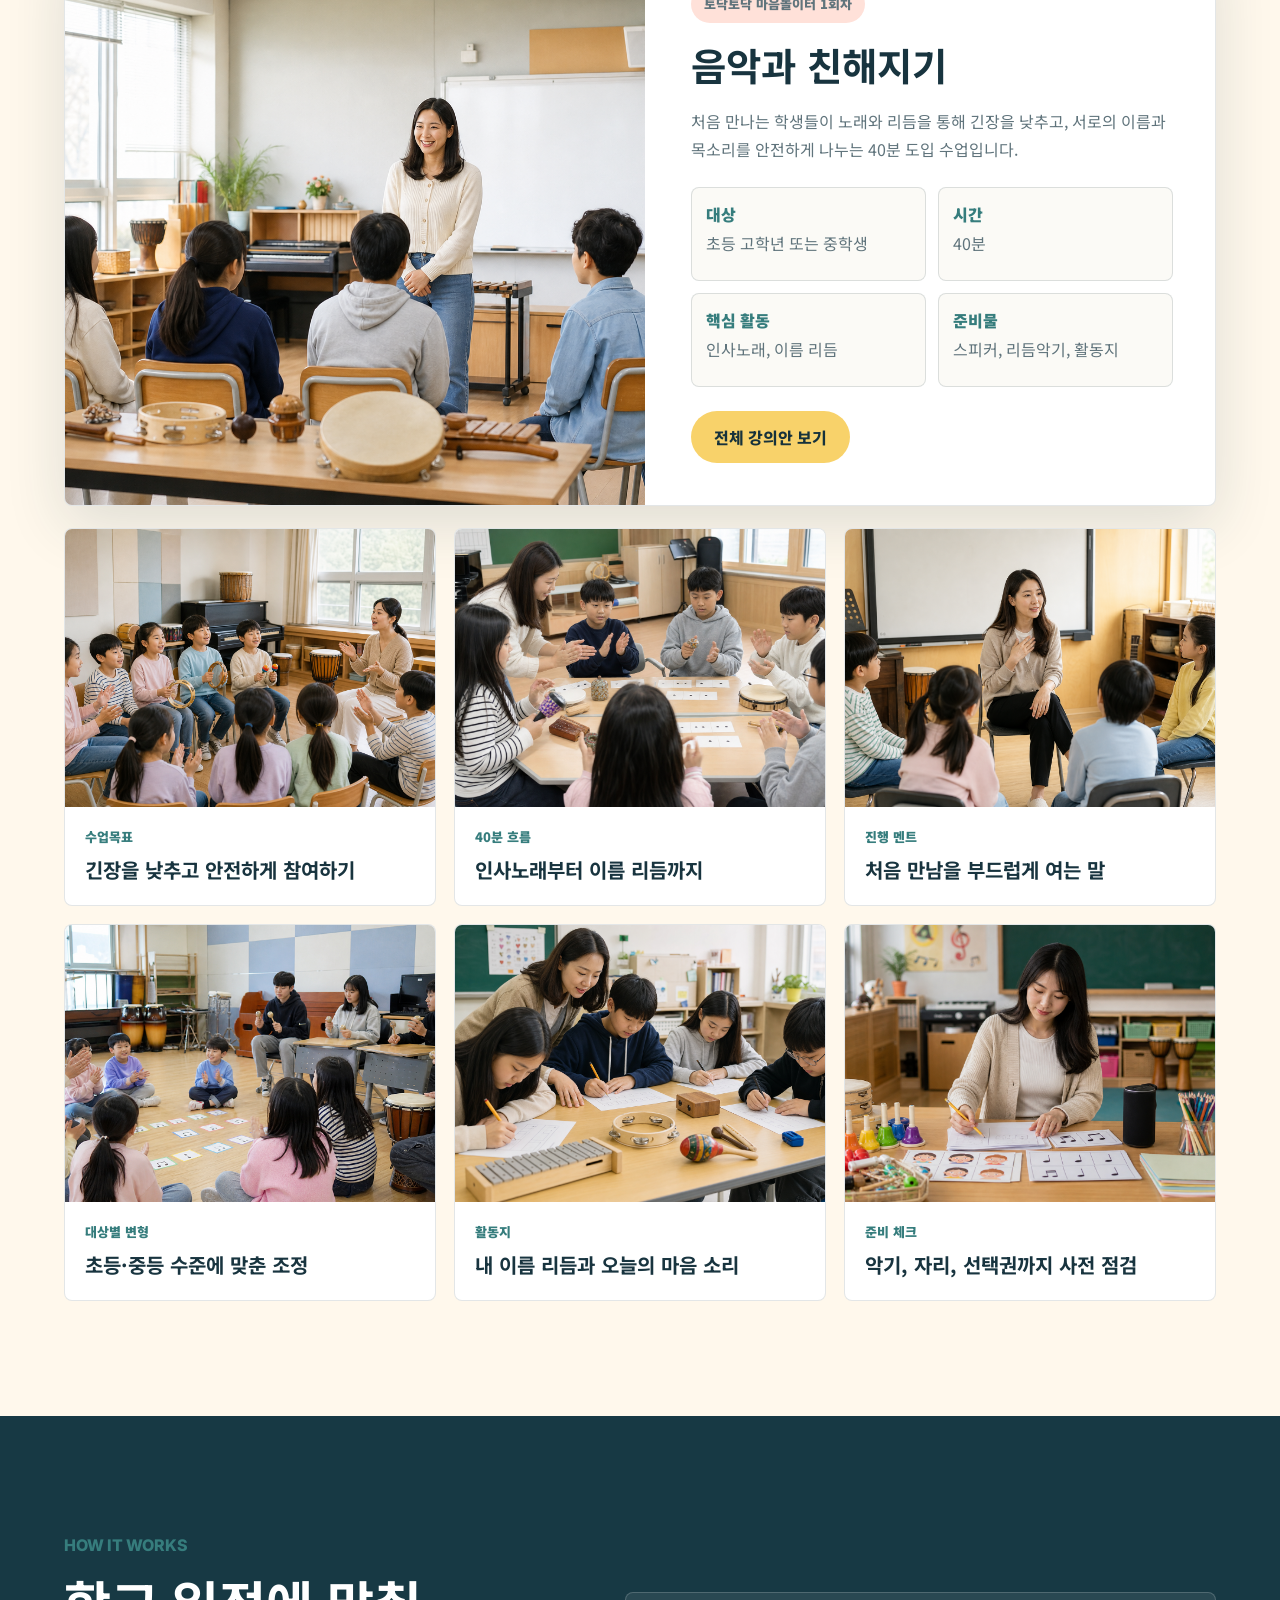
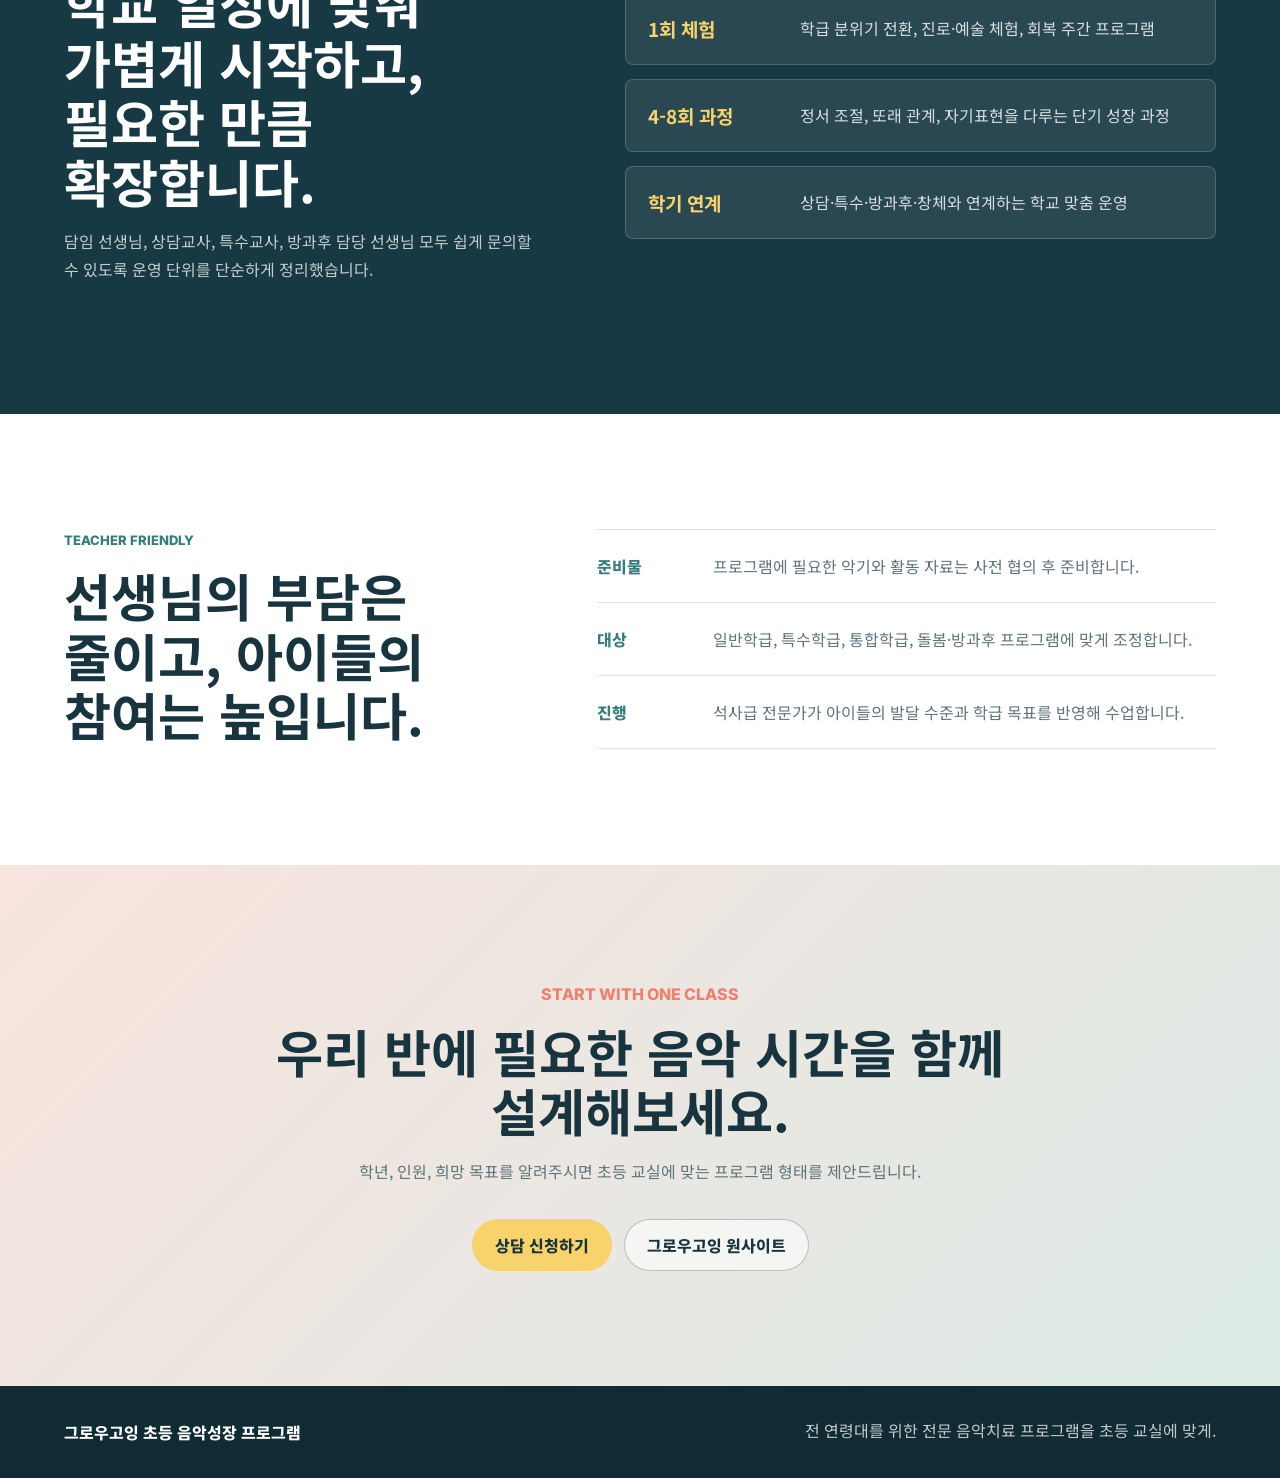
==== commit ad2697cb: "Use local images for program cards" ====
--- a/index.html
+++ b/index.html
@@ -120,7 +120,7 @@
           <div class="program-grid">
             <article class="program-card">
               <img
-                src="https://cdn.imweb.me/thumbnail/20250609/cdbad5bbce21d.jpg"
+                src="./assets/session/goal-greeting.png"
                 alt="음악 활동에 참여하는 학생들"
               />
               <div>
@@ -134,7 +134,7 @@
             </article>
             <article class="program-card">
               <img
-                src="https://cdn.imweb.me/thumbnail/20250609/4ab6130f317e9.jpg"
+                src="./assets/session/flow-name-rhythm.png"
                 alt="함께 악기를 연주하는 음악교육 장면"
               />
               <div>
@@ -148,7 +148,7 @@
             </article>
             <article class="program-card">
               <img
-                src="https://cdn.imweb.me/thumbnail/20250609/2bb1e819facb6.jpg"
+                src="./assets/session/level-mixed-age.png"
                 alt="맞춤형 음악 콘텐츠 활동 장면"
               />
               <div>
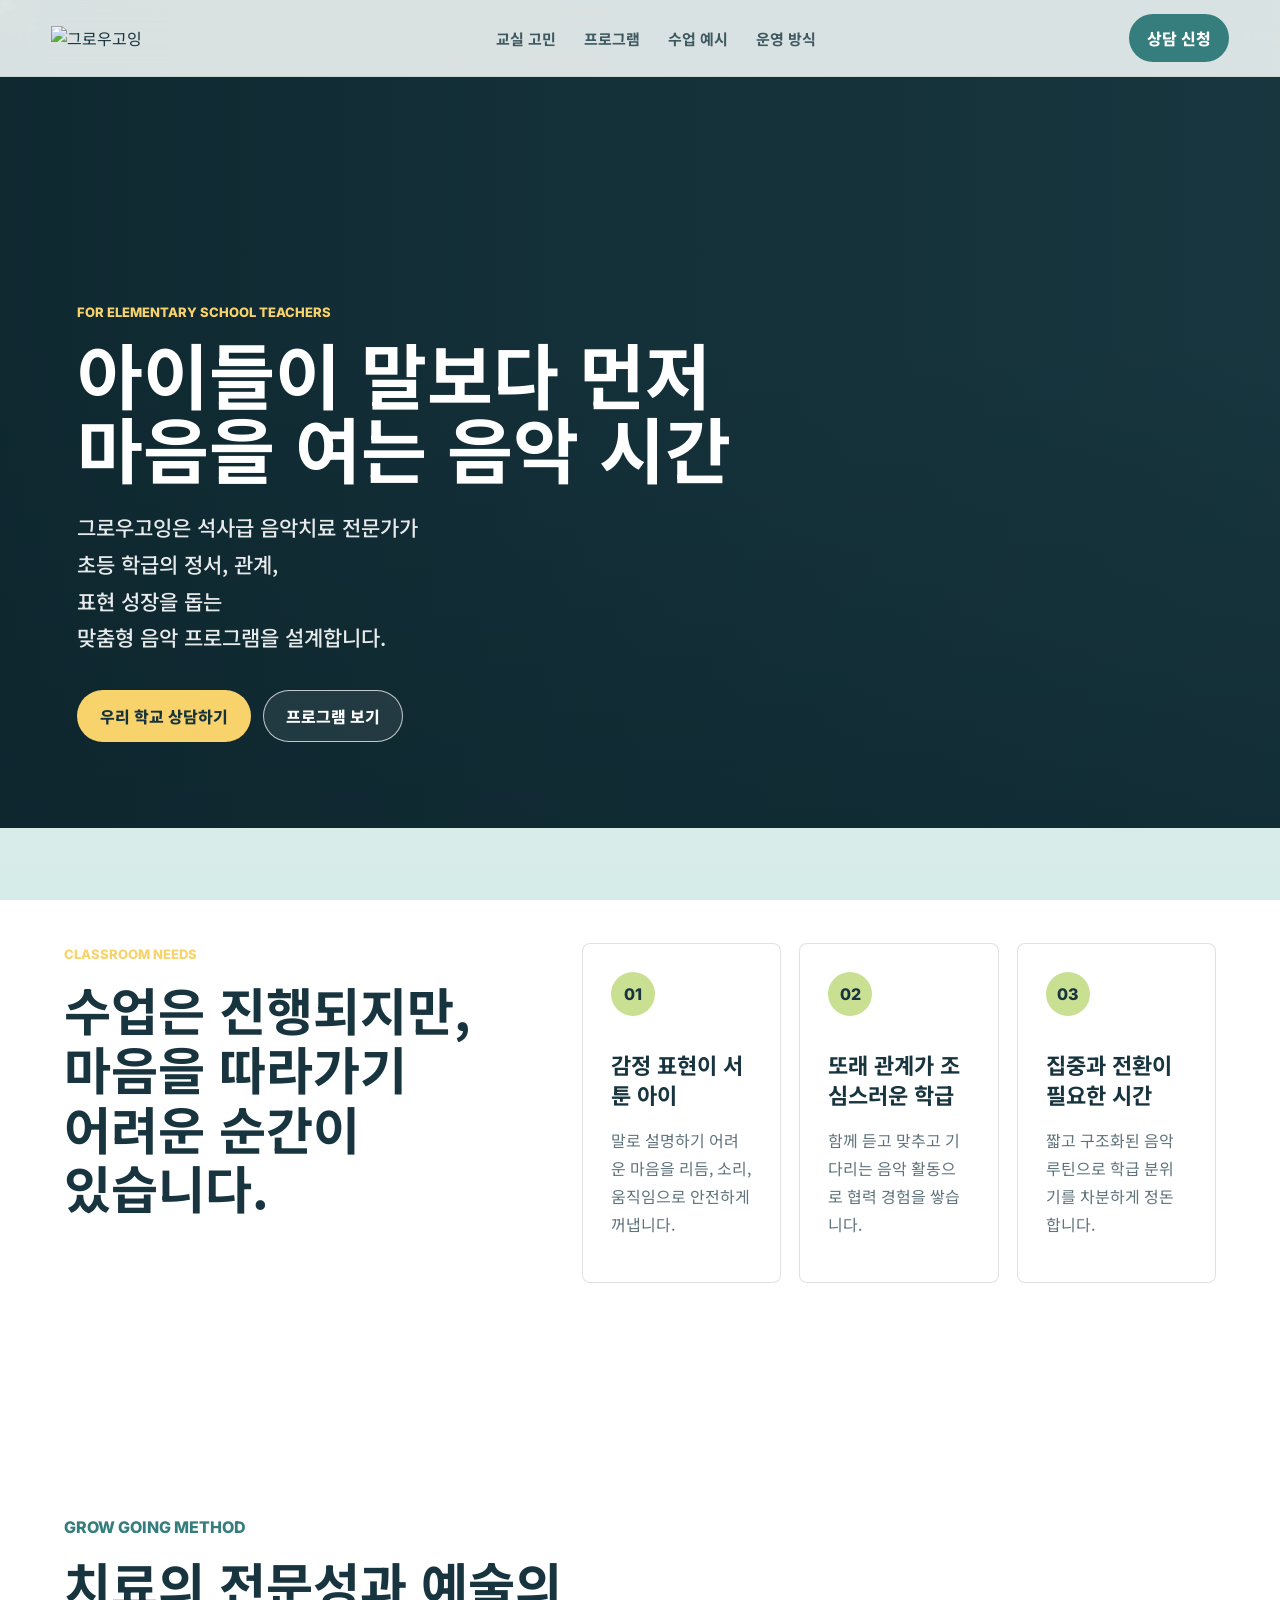
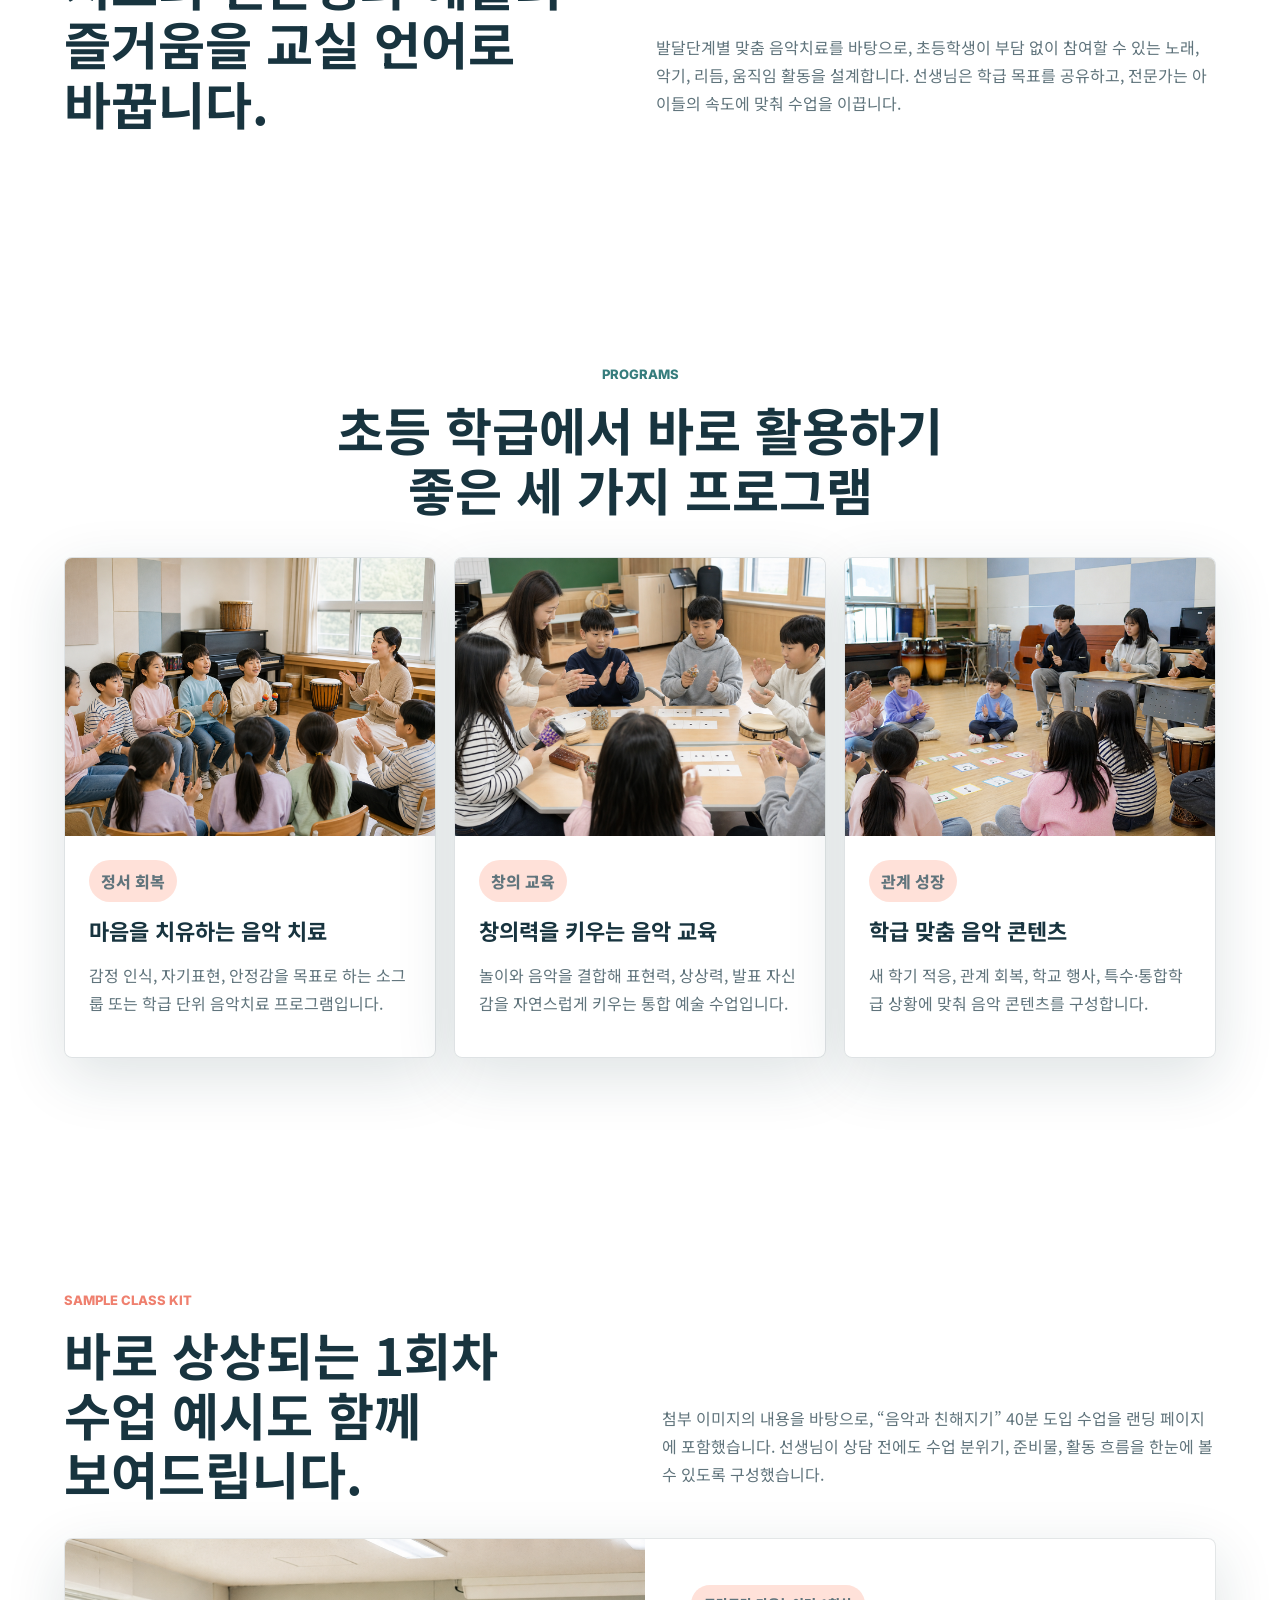
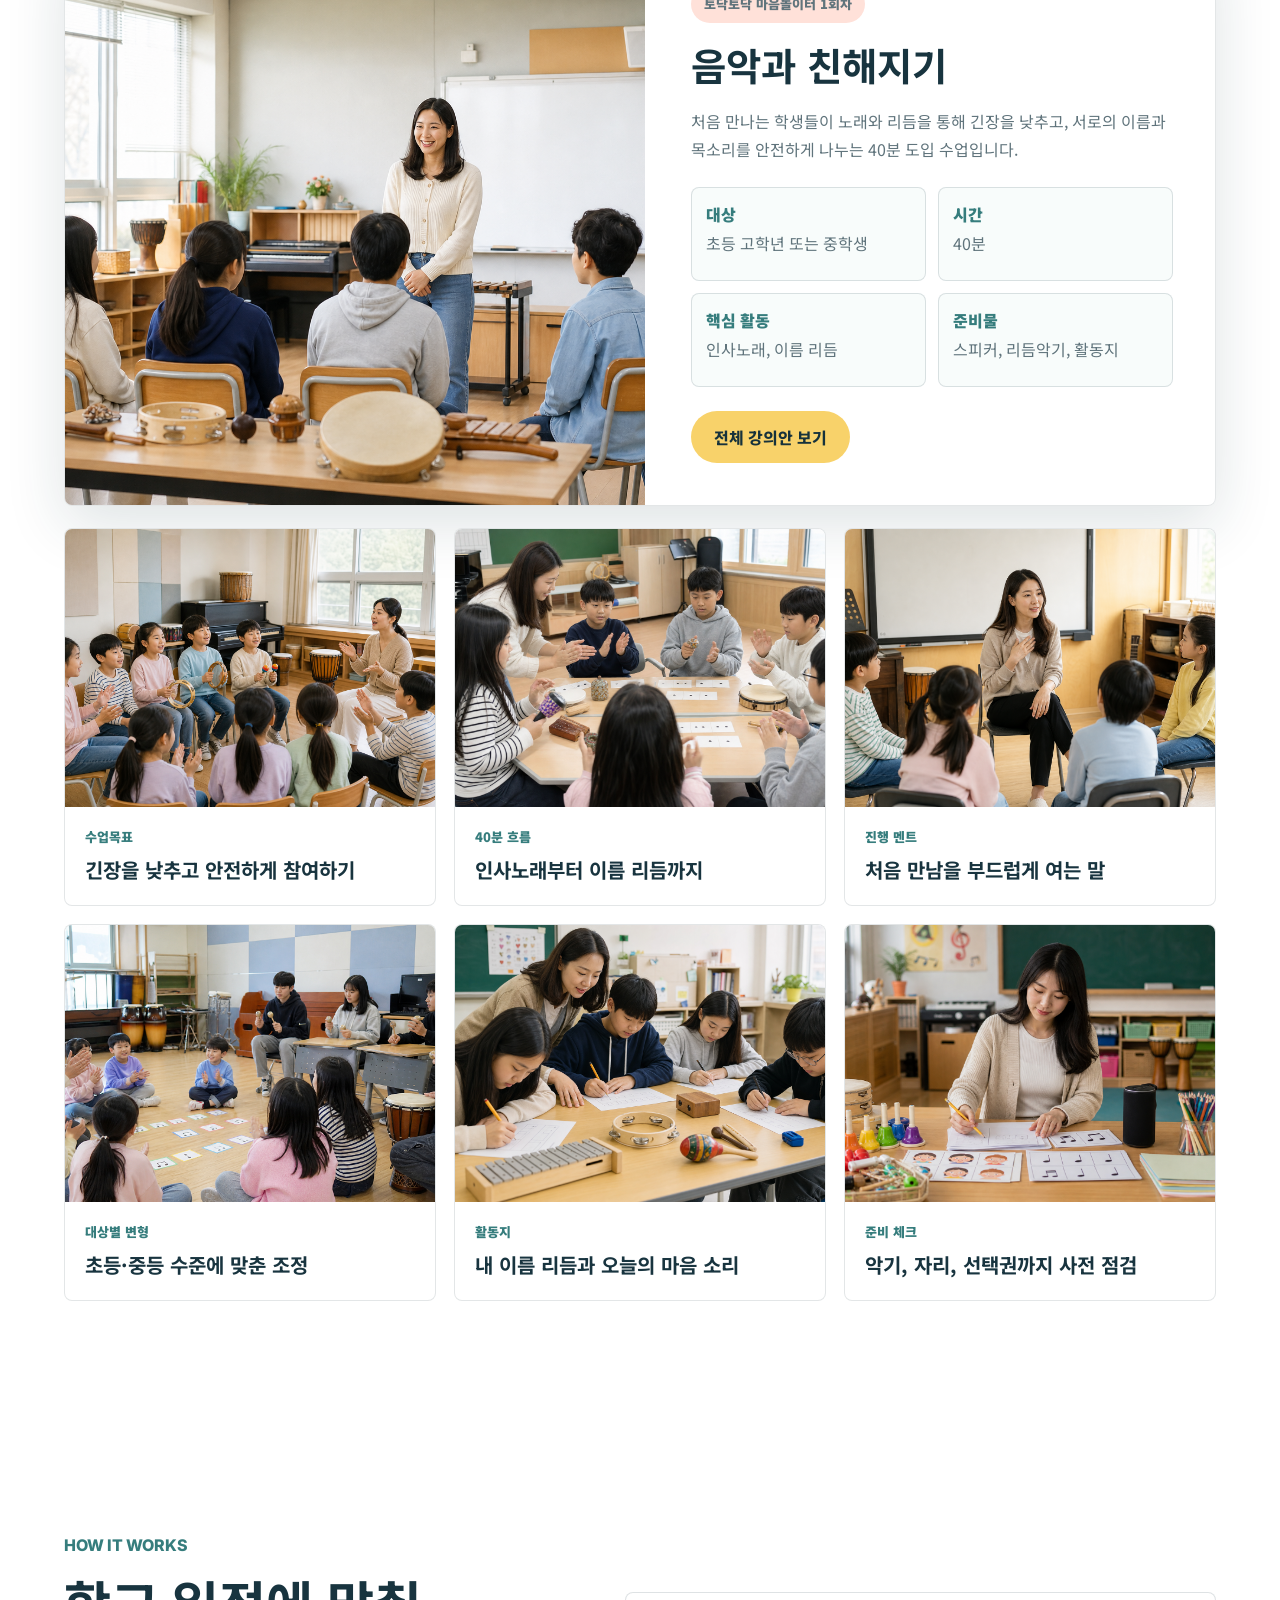
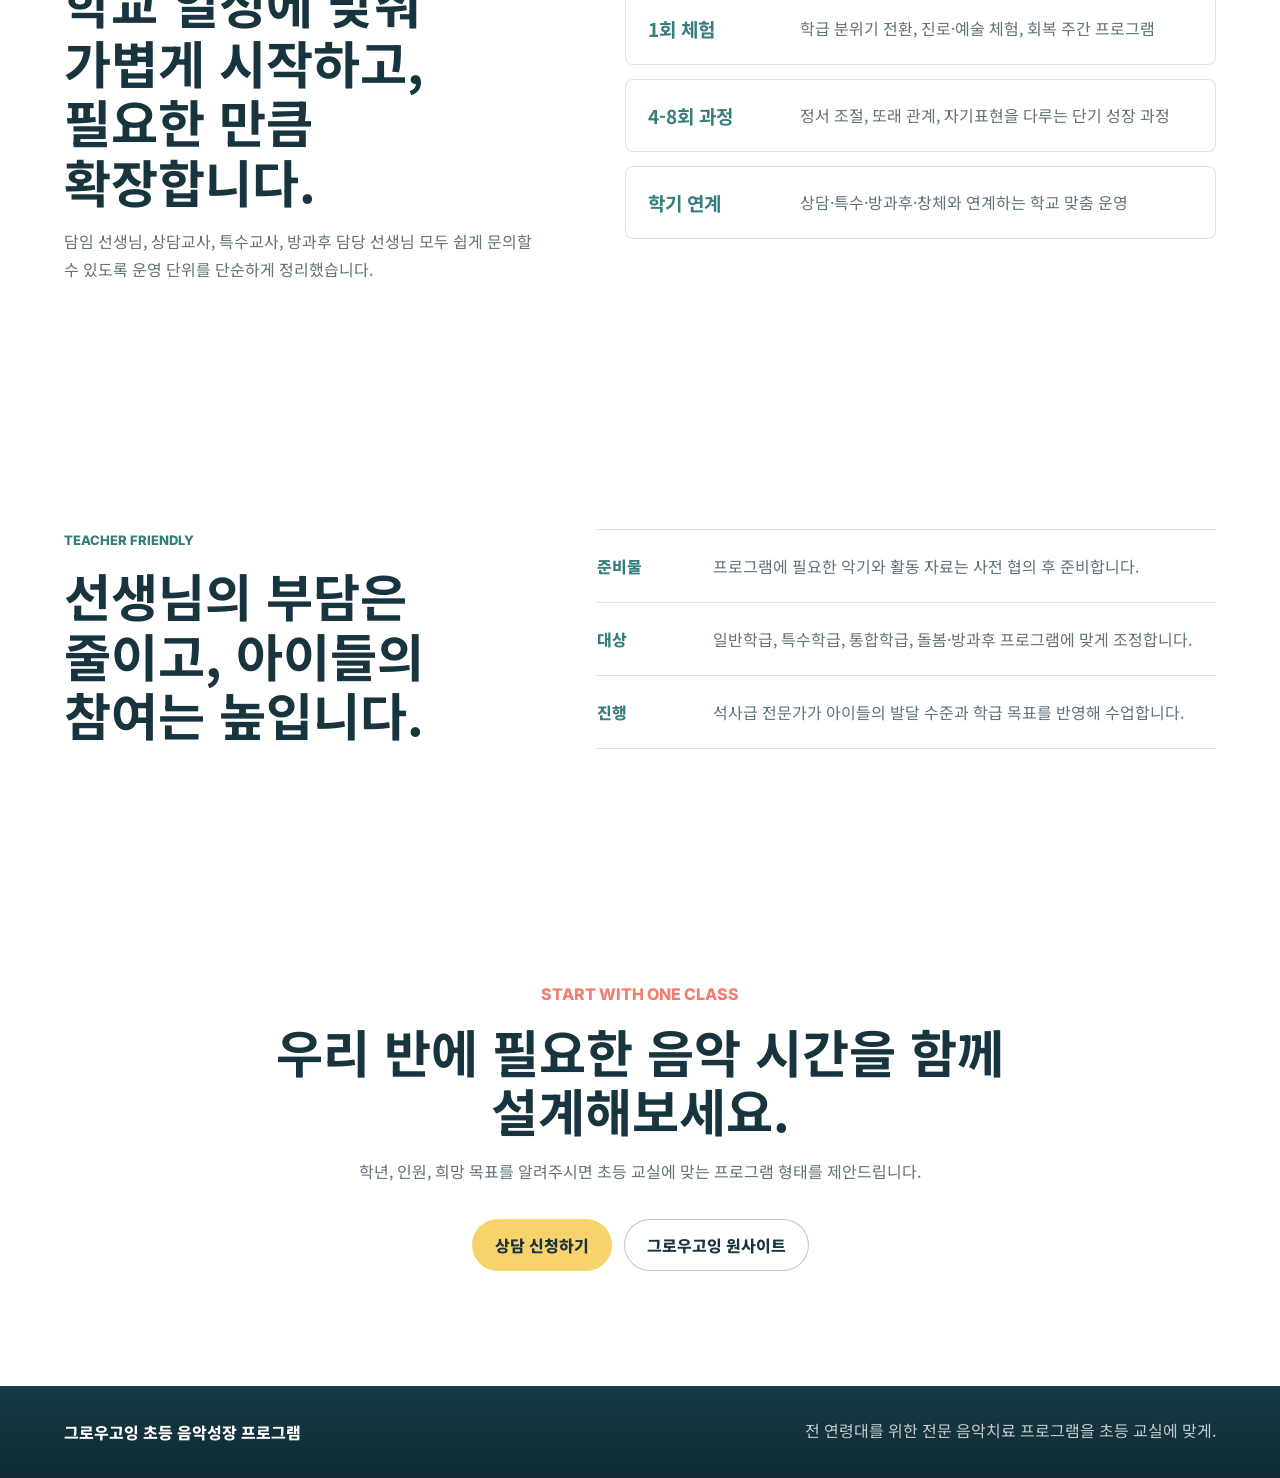
==== commit 2601b976: "Add hosted lesson guide page" ====
--- a/index.html
+++ b/index.html
@@ -208,7 +208,7 @@
                   <dd>스피커, 리듬악기, 활동지</dd>
                 </div>
               </dl>
-              <a class="button primary lesson-button" href="../music-emotion-session-01.html">
+              <a class="button primary lesson-button" href="./lesson.html">
                 전체 강의안 보기
               </a>
             </div>
--- a/css/style.css
+++ b/css/style.css
@@ -10,6 +10,9 @@
   --yellow: #f8d26a;
   --line: rgba(24, 52, 63, 0.14);
   --shadow: 0 18px 60px rgba(20, 54, 65, 0.14);
+  --page-gradient: linear-gradient(180deg, #f5fbfa 0%, #e6f4f1 42%, #d6ece8 100%);
+  --surface: rgba(255, 255, 255, 0.82);
+  --surface-strong: rgba(255, 255, 255, 0.94);
 }
 
 * {
@@ -24,7 +27,8 @@
   margin: 0;
   font-family: "Noto Sans KR", system-ui, -apple-system, BlinkMacSystemFont, sans-serif;
   color: var(--ink);
-  background: var(--paper);
+  background: var(--page-gradient);
+  background-attachment: fixed;
   letter-spacing: 0;
 }
 
@@ -50,7 +54,7 @@
   gap: 24px;
   min-height: 74px;
   padding: 14px clamp(18px, 4vw, 56px);
-  background: rgba(251, 250, 246, 0.88);
+  background: rgba(245, 251, 250, 0.88);
   border-bottom: 1px solid rgba(24, 52, 63, 0.08);
   backdrop-filter: blur(18px);
 }
@@ -227,7 +231,7 @@
 }
 
 .teacher-problem {
-  background: var(--white);
+  background: transparent;
 }
 
 .problem-grid {
@@ -252,7 +256,8 @@
   padding: 28px;
   border: 1px solid var(--line);
   border-radius: 8px;
-  background: #f8fbf8;
+  background: var(--surface);
+  backdrop-filter: blur(14px);
 }
 
 .problem-list span {
@@ -279,7 +284,7 @@
 }
 
 .promise {
-  background: #eaf4f1;
+  background: transparent;
 }
 
 .promise-grid {
@@ -297,7 +302,7 @@
 }
 
 .program {
-  background: var(--paper);
+  background: transparent;
 }
 
 .program-grid {
@@ -307,9 +312,10 @@
 .program-card {
   overflow: hidden;
   border-radius: 8px;
-  background: var(--white);
+  background: var(--surface-strong);
   border: 1px solid var(--line);
   box-shadow: var(--shadow);
+  backdrop-filter: blur(14px);
 }
 
 .program-card img {
@@ -323,7 +329,7 @@
 }
 
 .lesson {
-  background: #fff8ec;
+  background: transparent;
 }
 
 .lesson-intro {
@@ -352,8 +358,9 @@
   overflow: hidden;
   border: 1px solid rgba(24, 52, 63, 0.12);
   border-radius: 8px;
-  background: var(--white);
+  background: var(--surface-strong);
   box-shadow: var(--shadow);
+  backdrop-filter: blur(14px);
 }
 
 .lesson-feature > img {
@@ -395,7 +402,7 @@
   padding: 14px;
   border: 1px solid var(--line);
   border-radius: 8px;
-  background: #fbfaf6;
+  background: rgba(245, 251, 250, 0.72);
 }
 
 .lesson-meta dt {
@@ -425,7 +432,8 @@
   min-height: 100%;
   border: 1px solid rgba(24, 52, 63, 0.12);
   border-radius: 8px;
-  background: var(--white);
+  background: var(--surface-strong);
+  backdrop-filter: blur(14px);
 }
 
 .lesson-gallery img {
@@ -461,8 +469,8 @@
 }
 
 .format {
-  color: var(--white);
-  background: #173944;
+  color: var(--ink);
+  background: transparent;
 }
 
 .format-layout {
@@ -473,7 +481,7 @@
 }
 
 .format-layout p {
-  color: rgba(255, 255, 255, 0.74);
+  color: var(--muted);
 }
 
 .format-steps {
@@ -487,23 +495,24 @@
   gap: 20px;
   align-items: center;
   padding: 22px;
-  border: 1px solid rgba(255, 255, 255, 0.18);
+  border: 1px solid var(--line);
   border-radius: 8px;
-  background: rgba(255, 255, 255, 0.08);
+  background: var(--surface);
+  backdrop-filter: blur(14px);
 }
 
 .format-steps strong {
-  color: var(--yellow);
+  color: var(--teal-dark);
   font-size: 19px;
 }
 
 .format-steps span {
-  color: rgba(255, 255, 255, 0.82);
+  color: var(--muted);
   line-height: 1.65;
 }
 
 .teacher-proof {
-  background: #fff;
+  background: transparent;
 }
 
 .proof-grid {
@@ -538,9 +547,7 @@
 
 .final-cta {
   padding: clamp(78px, 9vw, 130px) 22px;
-  background:
-    linear-gradient(135deg, rgba(239, 128, 111, 0.18), rgba(118, 183, 178, 0.24)),
-    var(--paper);
+  background: transparent;
 }
 
 .final-inner {
@@ -563,7 +570,7 @@
   gap: 20px;
   padding: 32px clamp(20px, 5vw, 70px);
   color: rgba(255, 255, 255, 0.74);
-  background: #102b34;
+  background: linear-gradient(180deg, #173944 0%, #102b34 100%);
 }
 
 .site-footer p {
